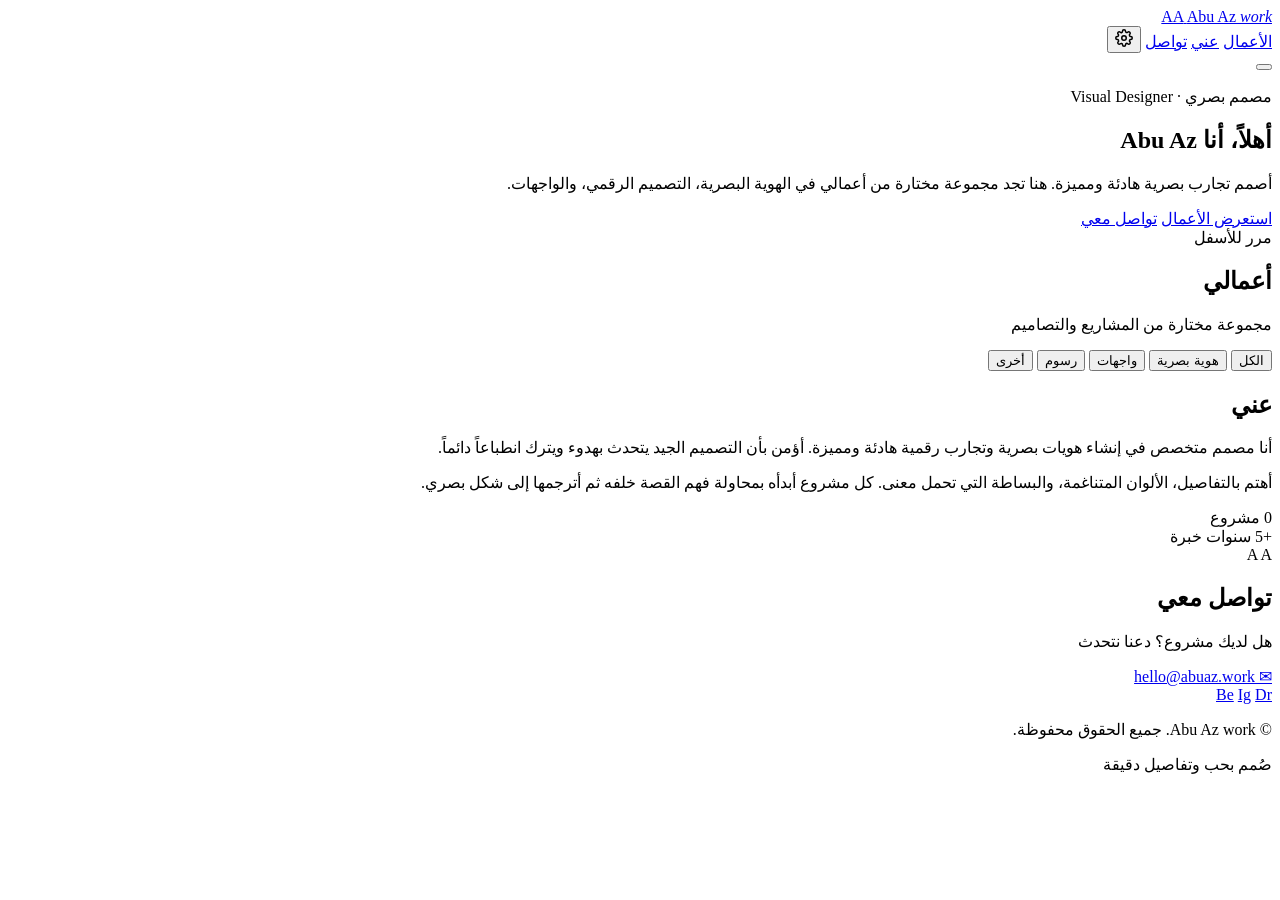
==== index.html @ 5c21451d "Create  index.html" ====
<!DOCTYPE html>
<html lang="ar" dir="rtl">
<head>
  <meta charset="UTF-8" />
  <meta name="viewport" content="width=device-width, initial-scale=1.0" />
  <title>Abu Az work | بورتفوليو تصاميم</title>
  <meta name="description" content="Abu Az work - معرض أعمال وتصاميم احترافية" />
  <link rel="preconnect" href="https://fonts.googleapis.com" />
  <link rel="preconnect" href="https://fonts.gstatic.com" crossorigin />
  <link href="https://fonts.googleapis.com/css2?family=Cairo:wght@300;400;500;600;700&family=Playfair+Display:wght@500;600&display=swap" rel="stylesheet" />
  <link rel="stylesheet" href="styles.css" />
</head>
<body>
  <!-- خلفية متحركة ناعمة -->
  <div class="bg-blobs">
    <div class="blob blob-1"></div>
    <div class="blob blob-2"></div>
    <div class="blob blob-3"></div>
  </div>

  <!-- الشريط العلوي -->
  <header class="header" id="header">
    <div class="container header-inner">
      <a href="#" class="logo" id="logo">
        <span class="logo-mark">AA</span>
        <span class="logo-text">Abu Az <em>work</em></span>
      </a>

      <nav class="nav" id="nav">
        <a href="#work" class="nav-link active">الأعمال</a>
        <a href="#about" class="nav-link">عني</a>
        <a href="#contact" class="nav-link">تواصل</a>
        <button class="btn-admin" id="adminBtn" title="لوحة التحكم">
          <svg width="18" height="18" viewBox="0 0 24 24" fill="none" stroke="currentColor" stroke-width="2">
            <path d="M12 15a3 3 0 100-6 3 3 0 000 6z"/>
            <path d="M19.4 15a1.65 1.65 0 00.33 1.82l.06.06a2 2 0 010 2.83 2 2 0 01-2.83 0l-.06-.06a1.65 1.65 0 00-1.82-.33 1.65 1.65 0 00-1 1.51V21a2 2 0 01-2 2 2 2 0 01-2-2v-.09A1.65 1.65 0 009 19.4a1.65 1.65 0 00-1.82.33l-.06.06a2 2 0 01-2.83 0 2 2 0 010-2.83l.06-.06A1.65 1.65 0 004.68 15a1.65 1.65 0 00-1.51-1H3a2 2 0 01-2-2 2 2 0 012-2h.09A1.65 1.65 0 004.6 9a1.65 1.65 0 00-.33-1.82l-.06-.06a2 2 0 010-2.83 2 2 0 012.83 0l.06.06A1.65 1.65 0 009 4.68a1.65 1.65 0 001-1.51V3a2 2 0 012-2 2 2 0 012 2v.09a1.65 1.65 0 001 1.51 1.65 1.65 0 001.82-.33l.06-.06a2 2 0 012.83 0 2 2 0 010 2.83l-.06.06A1.65 1.65 0 0019.4 9a1.65 1.65 0 001.51 1H21a2 2 0 012 2 2 2 0 01-2 2h-.09a1.65 1.65 0 00-1.51 1z"/>
          </svg>
        </button>
      </nav>

      <button class="menu-toggle" id="menuToggle" aria-label="القائمة">
        <span></span><span></span><span></span>
      </button>
    </div>
  </header>

  <!-- القسم الرئيسي -->
  <main>
    <!-- Hero -->
    <section class="hero" id="hero">
      <div class="container hero-content">
        <p class="hero-eyebrow fade-up">مصمم بصري · Visual Designer</p>
        <h1 class="hero-title fade-up">
          أهلاً، أنا <span class="accent">Abu Az</span>
        </h1>
        <p class="hero-desc fade-up">
          أصمم تجارب بصرية هادئة ومميزة. هنا تجد مجموعة مختارة من أعمالي في الهوية البصرية، التصميم الرقمي، والواجهات.
        </p>
        <div class="hero-actions fade-up">
          <a href="#work" class="btn btn-primary">استعرض الأعمال</a>
          <a href="#contact" class="btn btn-ghost">تواصل معي</a>
        </div>
      </div>
      <div class="hero-scroll">
        <span>مرر للأسفل</span>
        <div class="scroll-line"></div>
      </div>
    </section>

    <!-- الأعمال -->
    <section class="work section" id="work">
      <div class="container">
        <div class="section-header">
          <h2 class="section-title">أعمالي</h2>
          <p class="section-subtitle">مجموعة مختارة من المشاريع والتصاميم</p>
        </div>

        <div class="filters" id="filters">
          <button class="filter-btn active" data-filter="all">الكل</button>
          <button class="filter-btn" data-filter="branding">هوية بصرية</button>
          <button class="filter-btn" data-filter="ui">واجهات</button>
          <button class="filter-btn" data-filter="illustration">رسوم</button>
          <button class="filter-btn" data-filter="other">أخرى</button>
        </div>

        <div class="projects-grid" id="projectsGrid">
          <!-- يتم ملؤها بالجافاسكربت -->
        </div>

        <p class="empty-state" id="emptyState" hidden>
          لا توجد مشاريع حالياً. أضف أول تصميم من لوحة التحكم.
        </p>
      </div>
    </section>

    <!-- عني -->
    <section class="about section" id="about">
      <div class="container about-grid">
        <div class="about-text">
          <h2 class="section-title">عني</h2>
          <p>
            أنا مصمم متخصص في إنشاء هويات بصرية وتجارب رقمية هادئة ومميزة.
            أؤمن بأن التصميم الجيد يتحدث بهدوء ويترك انطباعاً دائماً.
          </p>
          <p>
            أهتم بالتفاصيل، الألوان المتناغمة، والبساطة التي تحمل معنى.
            كل مشروع أبدأه بمحاولة فهم القصة خلفه ثم أترجمها إلى شكل بصري.
          </p>
          <div class="about-stats">
            <div class="stat">
              <span class="stat-num" id="statProjects">0</span>
              <span class="stat-label">مشروع</span>
            </div>
            <div class="stat">
              <span class="stat-num">+5</span>
              <span class="stat-label">سنوات خبرة</span>
            </div>
          </div>
        </div>
        <div class="about-visual">
          <div class="about-card">
            <div class="about-card-inner">
              <span class="about-letter">A</span>
              <span class="about-letter">A</span>
            </div>
          </div>
        </div>
      </div>
    </section>

    <!-- تواصل -->
    <section class="contact section" id="contact">
      <div class="container">
        <div class="section-header">
          <h2 class="section-title">تواصل معي</h2>
          <p class="section-subtitle">هل لديك مشروع؟ دعنا نتحدث</p>
        </div>
        <div class="contact-card">
          <a href="mailto:hello@abuaz.work" class="contact-link">
            <span class="contact-icon">✉</span>
            <span>hello@abuaz.work</span>
          </a>
          <div class="socials">
            <a href="#" class="social" title="Behance" aria-label="Behance">Be</a>
            <a href="#" class="social" title="Instagram" aria-label="Instagram">Ig</a>
            <a href="#" class="social" title="Dribbble" aria-label="Dribbble">Dr</a>
          </div>
        </div>
      </div>
    </section>
  </main>

  <footer class="footer">
    <div class="container footer-inner">
      <p>© <span id="year"></span> Abu Az work. جميع الحقوق محفوظة.</p>
      <p class="footer-note">صُمم بحب وتفاصيل دقيقة</p>
    </div>
  </footer>

  <!-- Modal عرض المشروع -->
  <div class="modal" id="projectModal" hidden>
    <div class="modal-backdrop" data-close></div>
    <div class="modal-content">
      <button class="modal-close" data-close aria-label="إغلاق">×</button>
      <div class="modal-body" id="modalBody">
        <!-- محتوى ديناميكي -->
      </div>
    </div>
  </div>

  <!-- لوحة التحكم (محمية) -->
  <div class="admin-panel" id="adminPanel" hidden>
    <div class="admin-backdrop" id="adminBackdrop"></div>
    <div class="admin-drawer">
      <div class="admin-header">
        <h3>لوحة التحكم</h3>
        <button class="admin-close" id="adminClose">×</button>
      </div>

      <!-- شاشة الدخول -->
      <div class="admin-login" id="adminLogin">
        <p class="admin-hint">أدخل كلمة المرور للدخول</p>
        <input type="password" id="adminPassword" placeholder="كلمة المرور" autocomplete="off" />
        <button class="btn btn-primary" id="loginBtn">دخول</button>
        <p class="admin-error" id="loginError" hidden>كلمة المرور غير صحيحة</p>
        <p class="admin-note">الكلمة الافتراضية: <code>abuaz2026</code></p>
      </div>

      <!-- لوحة الإدارة بعد الدخول -->
      <div class="admin-dashboard" id="adminDashboard" hidden>
        <div class="admin-tabs">
          <button class="tab active" data-tab="add">إضافة تصميم</button>
          <button class="tab" data-tab="list">إدارة التصاميم</button>
        </div>

        <div class="tab-content" id="tabAdd">
          <form id="projectForm">
            <div class="form-group">
              <label>عنوان المشروع</label>
              <input type="text" id="pTitle" required placeholder="مثال: هوية بصرية لمطعم" />
            </div>
            <div class="form-group">
              <label>التصنيف</label>
              <select id="pCategory" required>
                <option value="branding">هوية بصرية</option>
                <option value="ui">واجهات</option>
                <option value="illustration">رسوم</option>
                <option value="other">أخرى</option>
              </select>
            </div>
            <div class="form-group">
              <label>وصف قصير</label>
              <textarea id="pDesc" rows="3" placeholder="وصف مختصر للمشروع..."></textarea>
            </div>
            <div class="form-group">
              <label>رابط الصورة (أو ارفع صورة)</label>
              <input type="url" id="pImage" placeholder="https://..." />
              <input type="file" id="pImageFile" accept="image/*" />
            </div>
            <div class="form-group">
              <label>سنة المشروع (اختياري)</label>
              <input type="number" id="pYear" min="2015" max="2030" placeholder="2025" />
            </div>
            <button type="submit" class="btn btn-primary btn-block">إضافة المشروع</button>
          </form>
        </div>

        <div class="tab-content" id="tabList" hidden>
          <div class="admin-list" id="adminList">
            <!-- قائمة المشاريع -->
          </div>
        </div>

        <button class="btn btn-ghost btn-block" id="logoutBtn" style="margin-top: 1.5rem;">تسجيل الخروج</button>
      </div>
    </div>
  </div>

  <script src="script.js"></script>
</body>
</html>
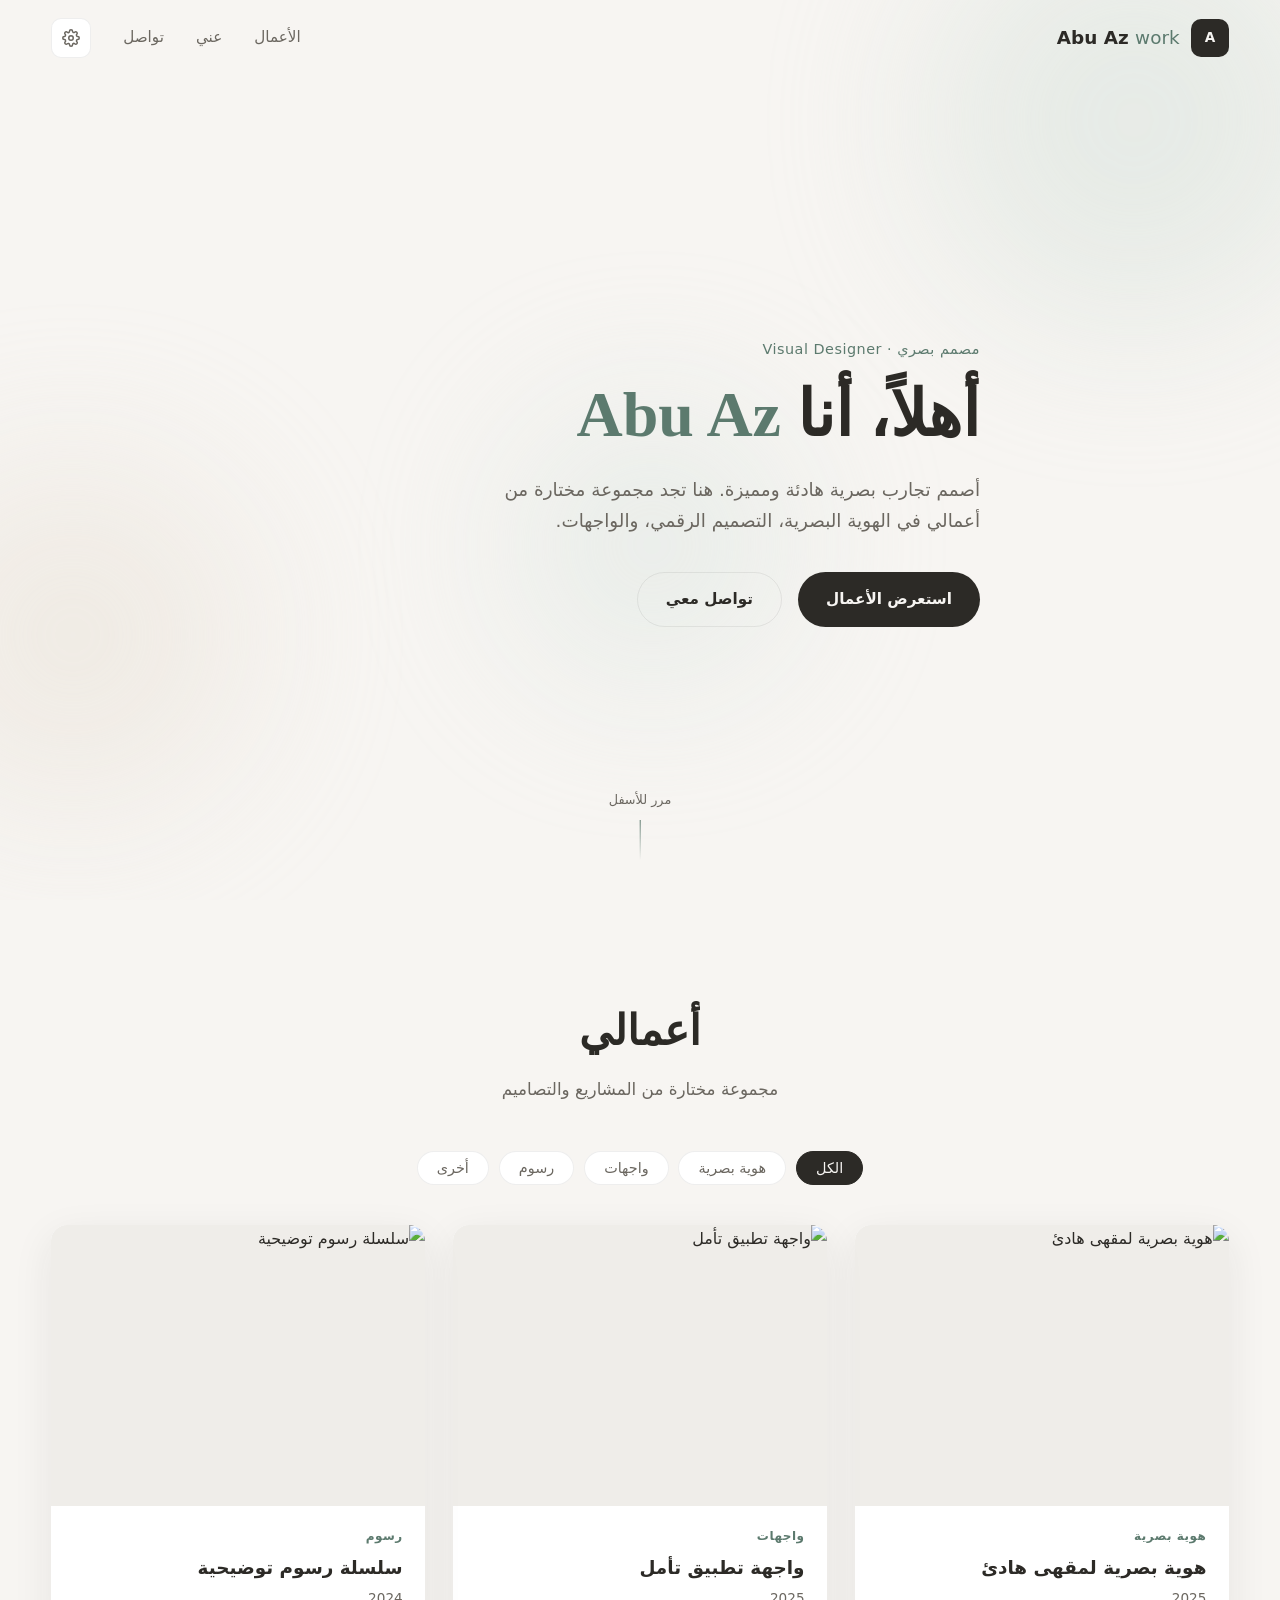
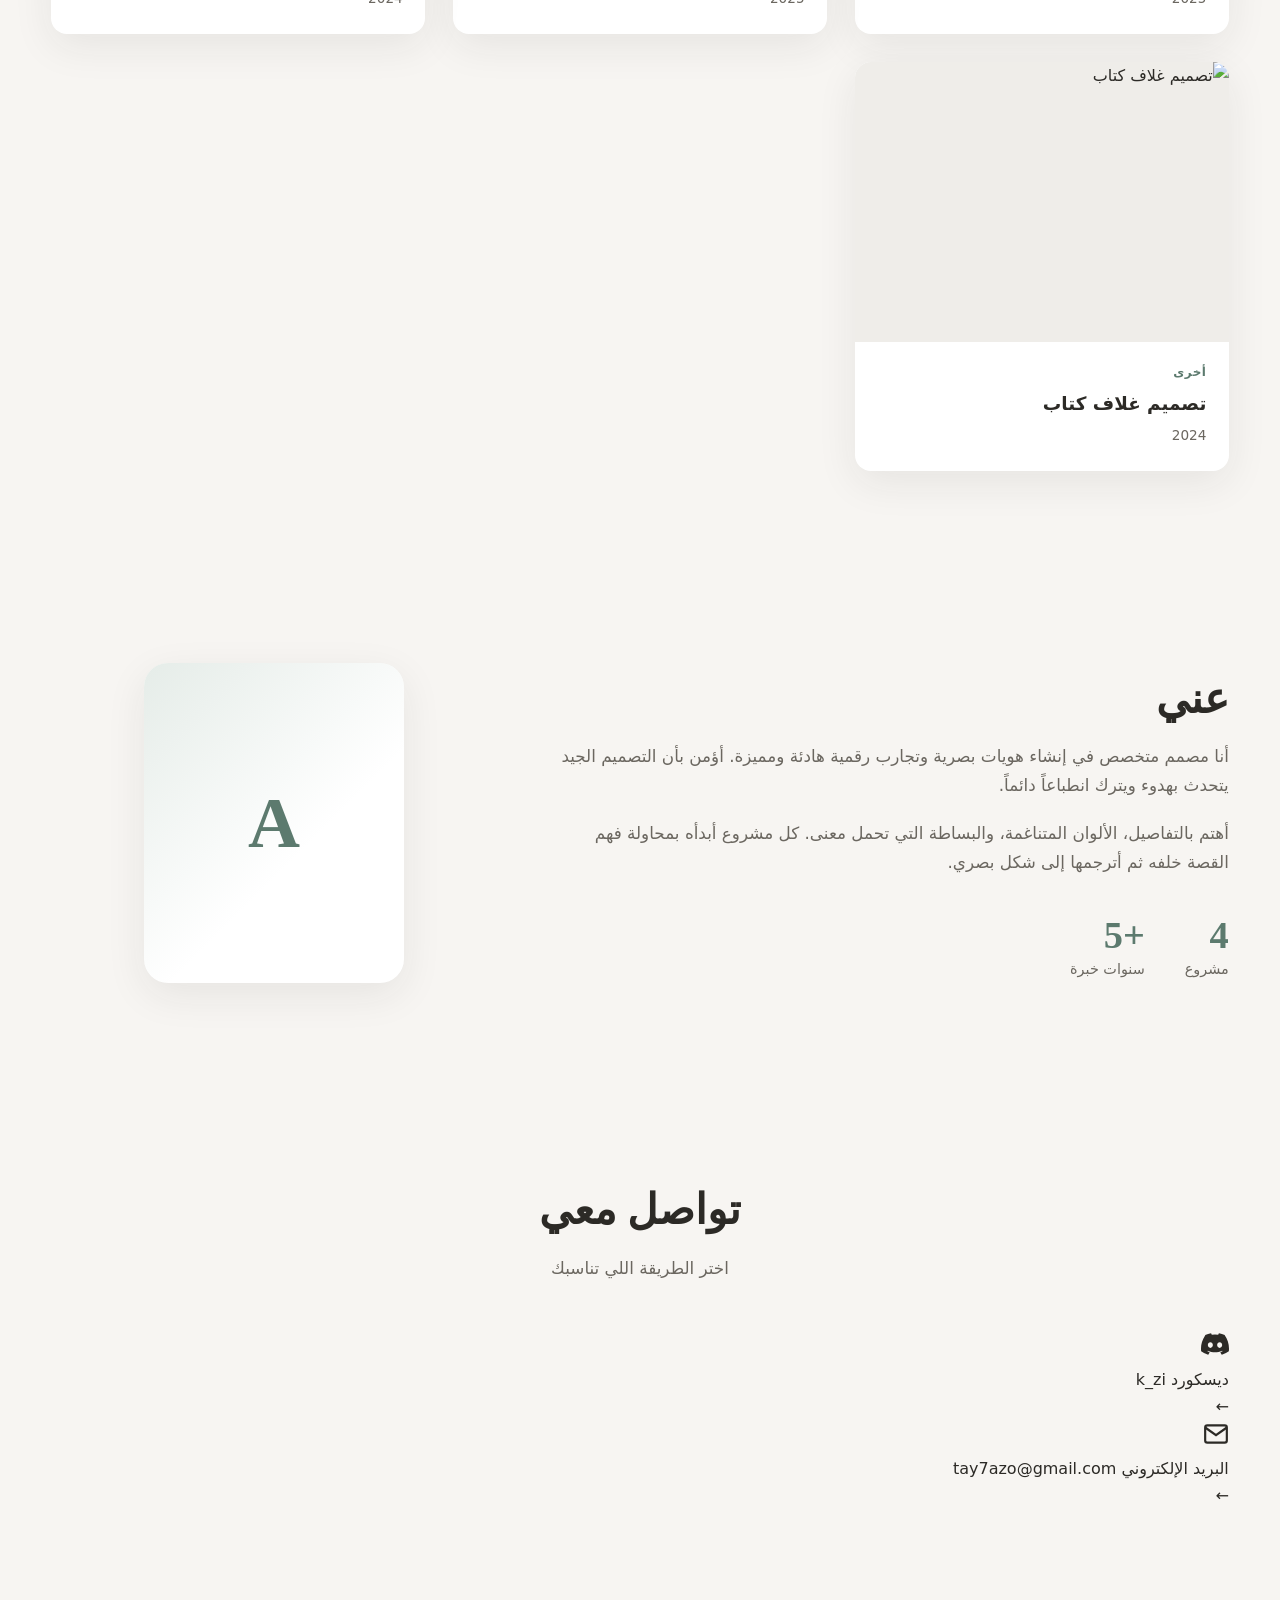
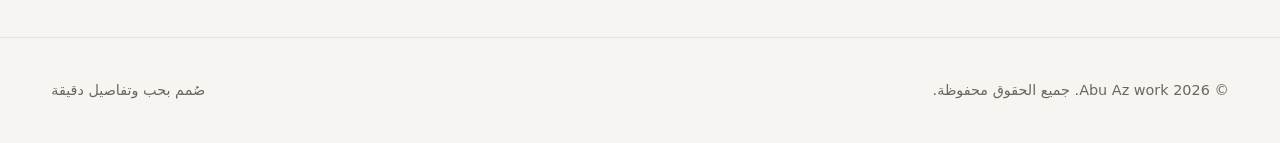
==== commit 7bb6214e: "Update index.html" ====
--- a/index.html
+++ b/index.html
@@ -22,7 +22,7 @@
   <header class="header" id="header">
     <div class="container header-inner">
       <a href="#" class="logo" id="logo">
-        <span class="logo-mark">AA</span>
+        <span class="logo-mark">A</span>
         <span class="logo-text">Abu Az <em>work</em></span>
       </a>
 
@@ -44,7 +44,6 @@
     </div>
   </header>
 
-  <!-- القسم الرئيسي -->
   <main>
     <!-- Hero -->
     <section class="hero" id="hero">
@@ -83,9 +82,7 @@
           <button class="filter-btn" data-filter="other">أخرى</button>
         </div>
 
-        <div class="projects-grid" id="projectsGrid">
-          <!-- يتم ملؤها بالجافاسكربت -->
-        </div>
+        <div class="projects-grid" id="projectsGrid"></div>
 
         <p class="empty-state" id="emptyState" hidden>
           لا توجد مشاريع حالياً. أضف أول تصميم من لوحة التحكم.
@@ -121,7 +118,6 @@
           <div class="about-card">
             <div class="about-card-inner">
               <span class="about-letter">A</span>
-              <span class="about-letter">A</span>
             </div>
           </div>
         </div>
@@ -133,18 +129,38 @@
       <div class="container">
         <div class="section-header">
           <h2 class="section-title">تواصل معي</h2>
-          <p class="section-subtitle">هل لديك مشروع؟ دعنا نتحدث</p>
-        </div>
-        <div class="contact-card">
-          <a href="mailto:hello@abuaz.work" class="contact-link">
-            <span class="contact-icon">✉</span>
-            <span>hello@abuaz.work</span>
+          <p class="section-subtitle">اختر الطريقة اللي تناسبك</p>
+        </div>
+
+        <div class="contact-methods">
+          <!-- ديسكورد -->
+          <a href="https://discord.com/users/k_zi" target="_blank" rel="noopener" class="contact-method">
+            <div class="contact-method-icon discord">
+              <svg viewBox="0 0 24 24" width="28" height="28" fill="currentColor">
+                <path d="M20.317 4.37a19.791 19.791 0 00-4.885-1.515.074.074 0 00-.079.037c-.21.375-.444.864-.608 1.25a18.27 18.27 0 00-5.487 0 12.64 12.64 0 00-.617-1.25.077.077 0 00-.079-.037A19.736 19.736 0 003.677 4.37a.07.07 0 00-.032.027C.533 9.046-.32 13.58.099 18.057a.082.082 0 00.031.057 19.9 19.9 0 005.993 3.03.078.078 0 00.084-.028c.462-.63.874-1.295 1.226-1.994a.076.076 0 00-.041-.106 13.107 13.107 0 01-1.872-.892.077.077 0 01-.008-.128 10.2 10.2 0 00.372-.292.074.074 0 01.077-.01c3.928 1.793 8.18 1.793 12.062 0a.074.074 0 01.078.01c.12.098.246.198.373.292a.077.077 0 01-.006.127 12.299 12.299 0 01-1.873.892.077.077 0 00-.041.107c.36.698.772 1.362 1.225 1.993a.076.076 0 00.084.028 19.839 19.839 0 006.002-3.03.077.077 0 00.032-.054c.5-5.177-.838-9.674-3.549-13.66a.061.061 0 00-.031-.03zM8.02 15.33c-1.183 0-2.157-1.085-2.157-2.419 0-1.333.956-2.419 2.157-2.419 1.21 0 2.176 1.096 2.157 2.42 0 1.333-.956 2.418-2.157 2.418zm7.975 0c-1.183 0-2.157-1.085-2.157-2.419 0-1.333.955-2.419 2.157-2.419 1.21 0 2.176 1.096 2.157 2.42 0 1.333-.946 2.418-2.157 2.418z"/>
+              </svg>
+            </div>
+            <div class="contact-method-info">
+              <span class="contact-method-label">ديسكورد</span>
+              <span class="contact-method-value">k_zi</span>
+            </div>
+            <span class="contact-method-arrow">←</span>
           </a>
-          <div class="socials">
-            <a href="#" class="social" title="Behance" aria-label="Behance">Be</a>
-            <a href="#" class="social" title="Instagram" aria-label="Instagram">Ig</a>
-            <a href="#" class="social" title="Dribbble" aria-label="Dribbble">Dr</a>
-          </div>
+
+          <!-- إيميل -->
+          <a href="mailto:tay7azo@gmail.com" class="contact-method">
+            <div class="contact-method-icon email">
+              <svg viewBox="0 0 24 24" width="26" height="26" fill="none" stroke="currentColor" stroke-width="2">
+                <path d="M4 4h16c1.1 0 2 .9 2 2v12c0 1.1-.9 2-2 2H4c-1.1 0-2-.9-2-2V6c0-1.1.9-2 2-2z"/>
+                <polyline points="22,6 12,13 2,6"/>
+              </svg>
+            </div>
+            <div class="contact-method-info">
+              <span class="contact-method-label">البريد الإلكتروني</span>
+              <span class="contact-method-value">tay7azo@gmail.com</span>
+            </div>
+            <span class="contact-method-arrow">←</span>
+          </a>
         </div>
       </div>
     </section>
@@ -162,13 +178,11 @@
     <div class="modal-backdrop" data-close></div>
     <div class="modal-content">
       <button class="modal-close" data-close aria-label="إغلاق">×</button>
-      <div class="modal-body" id="modalBody">
-        <!-- محتوى ديناميكي -->
-      </div>
+      <div class="modal-body" id="modalBody"></div>
     </div>
   </div>
 
-  <!-- لوحة التحكم (محمية) -->
+  <!-- لوحة التحكم -->
   <div class="admin-panel" id="adminPanel" hidden>
     <div class="admin-backdrop" id="adminBackdrop"></div>
     <div class="admin-drawer">
@@ -183,10 +197,9 @@
         <input type="password" id="adminPassword" placeholder="كلمة المرور" autocomplete="off" />
         <button class="btn btn-primary" id="loginBtn">دخول</button>
         <p class="admin-error" id="loginError" hidden>كلمة المرور غير صحيحة</p>
-        <p class="admin-note">الكلمة الافتراضية: <code>abuaz2026</code></p>
-      </div>
-
-      <!-- لوحة الإدارة بعد الدخول -->
+      </div>
+
+      <!-- لوحة الإدارة (تظهر فقط بعد الدخول) -->
       <div class="admin-dashboard" id="adminDashboard" hidden>
         <div class="admin-tabs">
           <button class="tab active" data-tab="add">إضافة تصميم</button>
@@ -196,12 +209,12 @@
         <div class="tab-content" id="tabAdd">
           <form id="projectForm">
             <div class="form-group">
-              <label>عنوان المشروع</label>
+              <label>عنوان المشروع *</label>
               <input type="text" id="pTitle" required placeholder="مثال: هوية بصرية لمطعم" />
             </div>
             <div class="form-group">
               <label>التصنيف</label>
-              <select id="pCategory" required>
+              <select id="pCategory">
                 <option value="branding">هوية بصرية</option>
                 <option value="ui">واجهات</option>
                 <option value="illustration">رسوم</option>
@@ -213,22 +226,23 @@
               <textarea id="pDesc" rows="3" placeholder="وصف مختصر للمشروع..."></textarea>
             </div>
             <div class="form-group">
-              <label>رابط الصورة (أو ارفع صورة)</label>
-              <input type="url" id="pImage" placeholder="https://..." />
+              <label>رابط الصورة</label>
+              <input type="url" id="pImage" placeholder="https://example.com/image.jpg" />
+            </div>
+            <div class="form-group">
+              <label>أو ارفع صورة من جهازك</label>
               <input type="file" id="pImageFile" accept="image/*" />
             </div>
             <div class="form-group">
               <label>سنة المشروع (اختياري)</label>
               <input type="number" id="pYear" min="2015" max="2030" placeholder="2025" />
             </div>
-            <button type="submit" class="btn btn-primary btn-block">إضافة المشروع</button>
+            <button type="submit" class="btn btn-primary btn-block" id="addProjectBtn">إضافة المشروع</button>
           </form>
         </div>
 
         <div class="tab-content" id="tabList" hidden>
-          <div class="admin-list" id="adminList">
-            <!-- قائمة المشاريع -->
-          </div>
+          <div class="admin-list" id="adminList"></div>
         </div>
 
         <button class="btn btn-ghost btn-block" id="logoutBtn" style="margin-top: 1.5rem;">تسجيل الخروج</button>
--- a/styles.css
+++ b/styles.css
@@ -0,0 +1,1008 @@
+/* ===========================
+   Abu Az work — Portfolio
+   ألوان هادئة + حركات ناعمة
+   =========================== */
+
+:root {
+  /* لوحة ألوان هادئة */
+  --bg: #f7f5f2;
+  --bg-soft: #efede9;
+  --surface: #ffffff;
+  --text: #2c2a26;
+  --text-muted: #6b6760;
+  --accent: #5c7a6e;          /* أخضر زيتوني هادئ */
+  --accent-soft: #8fa89a;
+  --accent-light: #d4e0d9;
+  --border: rgba(44, 42, 38, 0.08);
+  --shadow: 0 12px 40px rgba(44, 42, 38, 0.08);
+  --shadow-hover: 0 20px 50px rgba(44, 42, 38, 0.12);
+  --radius: 16px;
+  --radius-sm: 10px;
+  --font: 'Cairo', system-ui, sans-serif;
+  --font-display: 'Playfair Display', Georgia, serif;
+  --transition: 0.35s cubic-bezier(0.22, 1, 0.36, 1);
+}
+
+*, *::before, *::after {
+  box-sizing: border-box;
+  margin: 0;
+  padding: 0;
+}
+
+html {
+  scroll-behavior: smooth;
+}
+
+body {
+  font-family: var(--font);
+  background: var(--bg);
+  color: var(--text);
+  line-height: 1.7;
+  overflow-x: hidden;
+  min-height: 100vh;
+}
+
+img {
+  max-width: 100%;
+  display: block;
+}
+
+a {
+  color: inherit;
+  text-decoration: none;
+}
+
+button, input, select, textarea {
+  font-family: inherit;
+}
+
+.container {
+  width: min(1200px, 92%);
+  margin-inline: auto;
+}
+
+/* ========== خلفية متحركة ========== */
+.bg-blobs {
+  position: fixed;
+  inset: 0;
+  z-index: -1;
+  overflow: hidden;
+  pointer-events: none;
+}
+
+.blob {
+  position: absolute;
+  border-radius: 50%;
+  filter: blur(80px);
+  opacity: 0.45;
+  animation: float 18s ease-in-out infinite;
+}
+
+.blob-1 {
+  width: 420px;
+  height: 420px;
+  background: var(--accent-light);
+  top: -10%;
+  right: -5%;
+  animation-delay: 0s;
+}
+
+.blob-2 {
+  width: 350px;
+  height: 350px;
+  background: #e8e0d5;
+  bottom: 10%;
+  left: -8%;
+  animation-delay: -6s;
+}
+
+.blob-3 {
+  width: 280px;
+  height: 280px;
+  background: #d8e4df;
+  top: 45%;
+  left: 40%;
+  animation-delay: -12s;
+}
+
+@keyframes float {
+  0%, 100% { transform: translate(0, 0) scale(1); }
+  33% { transform: translate(30px, -40px) scale(1.05); }
+  66% { transform: translate(-20px, 20px) scale(0.95); }
+}
+
+/* ========== Header ========== */
+.header {
+  position: fixed;
+  top: 0;
+  left: 0;
+  right: 0;
+  z-index: 100;
+  padding: 1.1rem 0;
+  transition: background var(--transition), box-shadow var(--transition), padding var(--transition);
+}
+
+.header.scrolled {
+  background: rgba(247, 245, 242, 0.85);
+  backdrop-filter: blur(16px);
+  box-shadow: 0 1px 0 var(--border);
+  padding: 0.75rem 0;
+}
+
+.header-inner {
+  display: flex;
+  align-items: center;
+  justify-content: space-between;
+}
+
+.logo {
+  display: flex;
+  align-items: center;
+  gap: 0.7rem;
+  font-weight: 600;
+  font-size: 1.15rem;
+}
+
+.logo-mark {
+  width: 38px;
+  height: 38px;
+  background: var(--text);
+  color: var(--bg);
+  border-radius: 10px;
+  display: grid;
+  place-items: center;
+  font-size: 0.85rem;
+  font-weight: 700;
+  letter-spacing: -0.5px;
+}
+
+.logo-text em {
+  font-style: normal;
+  color: var(--accent);
+  font-weight: 500;
+}
+
+.nav {
+  display: flex;
+  align-items: center;
+  gap: 2rem;
+}
+
+.nav-link {
+  font-size: 0.95rem;
+  font-weight: 500;
+  color: var(--text-muted);
+  position: relative;
+  transition: color var(--transition);
+}
+
+.nav-link:hover,
+.nav-link.active {
+  color: var(--text);
+}
+
+.nav-link::after {
+  content: '';
+  position: absolute;
+  bottom: -4px;
+  right: 0;
+  width: 0;
+  height: 2px;
+  background: var(--accent);
+  transition: width var(--transition);
+}
+
+.nav-link:hover::after,
+.nav-link.active::after {
+  width: 100%;
+}
+
+.btn-admin {
+  width: 40px;
+  height: 40px;
+  border-radius: 10px;
+  border: 1px solid var(--border);
+  background: var(--surface);
+  color: var(--text-muted);
+  display: grid;
+  place-items: center;
+  cursor: pointer;
+  transition: all var(--transition);
+}
+
+.btn-admin:hover {
+  color: var(--accent);
+  border-color: var(--accent-soft);
+  background: var(--accent-light);
+}
+
+.menu-toggle {
+  display: none;
+  flex-direction: column;
+  gap: 5px;
+  background: none;
+  border: none;
+  cursor: pointer;
+  padding: 6px;
+}
+
+.menu-toggle span {
+  width: 22px;
+  height: 2px;
+  background: var(--text);
+  transition: var(--transition);
+}
+
+/* ========== Hero ========== */
+.hero {
+  min-height: 100vh;
+  display: flex;
+  flex-direction: column;
+  justify-content: center;
+  padding: 8rem 0 4rem;
+  position: relative;
+}
+
+.hero-content {
+  max-width: 680px;
+}
+
+.hero-eyebrow {
+  font-size: 0.9rem;
+  font-weight: 500;
+  color: var(--accent);
+  letter-spacing: 0.5px;
+  margin-bottom: 1rem;
+}
+
+.hero-title {
+  font-family: var(--font-display);
+  font-size: clamp(2.6rem, 6vw, 4rem);
+  font-weight: 600;
+  line-height: 1.2;
+  margin-bottom: 1.25rem;
+}
+
+.hero-title .accent {
+  color: var(--accent);
+}
+
+.hero-desc {
+  font-size: 1.15rem;
+  color: var(--text-muted);
+  margin-bottom: 2.25rem;
+  max-width: 520px;
+}
+
+.hero-actions {
+  display: flex;
+  flex-wrap: wrap;
+  gap: 1rem;
+}
+
+.btn {
+  display: inline-flex;
+  align-items: center;
+  justify-content: center;
+  padding: 0.85rem 1.75rem;
+  border-radius: 50px;
+  font-weight: 600;
+  font-size: 0.95rem;
+  border: none;
+  cursor: pointer;
+  transition: all var(--transition);
+}
+
+.btn-primary {
+  background: var(--text);
+  color: var(--bg);
+}
+
+.btn-primary:hover {
+  background: var(--accent);
+  transform: translateY(-2px);
+  box-shadow: var(--shadow);
+}
+
+.btn-ghost {
+  background: transparent;
+  color: var(--text);
+  border: 1.5px solid var(--border);
+}
+
+.btn-ghost:hover {
+  border-color: var(--accent);
+  color: var(--accent);
+}
+
+.btn-block {
+  width: 100%;
+}
+
+.hero-scroll {
+  position: absolute;
+  bottom: 2.5rem;
+  left: 50%;
+  transform: translateX(-50%);
+  display: flex;
+  flex-direction: column;
+  align-items: center;
+  gap: 0.6rem;
+  font-size: 0.8rem;
+  color: var(--text-muted);
+}
+
+.scroll-line {
+  width: 1px;
+  height: 40px;
+  background: linear-gradient(to bottom, var(--accent), transparent);
+  animation: scrollPulse 2s ease-in-out infinite;
+}
+
+@keyframes scrollPulse {
+  0%, 100% { opacity: 0.4; transform: scaleY(0.7); }
+  50% { opacity: 1; transform: scaleY(1); }
+}
+
+/* ========== Sections ========== */
+.section {
+  padding: 6rem 0;
+}
+
+.section-header {
+  text-align: center;
+  margin-bottom: 3rem;
+}
+
+.section-title {
+  font-family: var(--font-display);
+  font-size: clamp(1.9rem, 4vw, 2.6rem);
+  font-weight: 600;
+  margin-bottom: 0.5rem;
+}
+
+.section-subtitle {
+  color: var(--text-muted);
+  font-size: 1.05rem;
+}
+
+/* ========== Filters ========== */
+.filters {
+  display: flex;
+  flex-wrap: wrap;
+  justify-content: center;
+  gap: 0.6rem;
+  margin-bottom: 2.5rem;
+}
+
+.filter-btn {
+  padding: 0.5rem 1.2rem;
+  border-radius: 50px;
+  border: 1px solid var(--border);
+  background: var(--surface);
+  color: var(--text-muted);
+  font-size: 0.9rem;
+  font-weight: 500;
+  cursor: pointer;
+  transition: all var(--transition);
+}
+
+.filter-btn:hover,
+.filter-btn.active {
+  background: var(--text);
+  color: var(--bg);
+  border-color: var(--text);
+}
+
+/* ========== Projects Grid ========== */
+.projects-grid {
+  display: grid;
+  grid-template-columns: repeat(auto-fill, minmax(300px, 1fr));
+  gap: 1.75rem;
+}
+
+.project-card {
+  background: var(--surface);
+  border-radius: var(--radius);
+  overflow: hidden;
+  box-shadow: var(--shadow);
+  cursor: pointer;
+  transition: transform var(--transition), box-shadow var(--transition);
+  opacity: 0;
+  transform: translateY(24px);
+  animation: cardIn 0.6s var(--transition) forwards;
+}
+
+.project-card:hover {
+  transform: translateY(-8px);
+  box-shadow: var(--shadow-hover);
+}
+
+.project-card .thumb {
+  aspect-ratio: 4/3;
+  overflow: hidden;
+  background: var(--bg-soft);
+  position: relative;
+}
+
+.project-card .thumb img {
+  width: 100%;
+  height: 100%;
+  object-fit: cover;
+  transition: transform 0.7s var(--transition);
+}
+
+.project-card:hover .thumb img {
+  transform: scale(1.06);
+}
+
+.project-card .thumb .overlay {
+  position: absolute;
+  inset: 0;
+  background: linear-gradient(to top, rgba(44,42,38,0.5), transparent 50%);
+  opacity: 0;
+  transition: opacity var(--transition);
+}
+
+.project-card:hover .thumb .overlay {
+  opacity: 1;
+}
+
+.project-info {
+  padding: 1.25rem 1.4rem 1.5rem;
+}
+
+.project-cat {
+  font-size: 0.75rem;
+  font-weight: 600;
+  color: var(--accent);
+  text-transform: uppercase;
+  letter-spacing: 0.5px;
+  margin-bottom: 0.35rem;
+}
+
+.project-title {
+  font-size: 1.15rem;
+  font-weight: 600;
+  margin-bottom: 0.25rem;
+}
+
+.project-year {
+  font-size: 0.85rem;
+  color: var(--text-muted);
+}
+
+@keyframes cardIn {
+  to {
+    opacity: 1;
+    transform: translateY(0);
+  }
+}
+
+.empty-state {
+  text-align: center;
+  color: var(--text-muted);
+  padding: 4rem 1rem;
+  font-size: 1.1rem;
+}
+
+/* ========== About ========== */
+.about-grid {
+  display: grid;
+  grid-template-columns: 1.2fr 0.8fr;
+  gap: 4rem;
+  align-items: center;
+}
+
+.about-text p {
+  color: var(--text-muted);
+  margin-bottom: 1.25rem;
+  font-size: 1.05rem;
+}
+
+.about-stats {
+  display: flex;
+  gap: 2.5rem;
+  margin-top: 2.5rem;
+}
+
+.stat-num {
+  display: block;
+  font-family: var(--font-display);
+  font-size: 2.4rem;
+  font-weight: 600;
+  color: var(--accent);
+  line-height: 1;
+}
+
+.stat-label {
+  font-size: 0.9rem;
+  color: var(--text-muted);
+}
+
+.about-visual {
+  display: flex;
+  justify-content: center;
+}
+
+.about-card {
+  width: 260px;
+  height: 320px;
+  background: var(--surface);
+  border-radius: 24px;
+  box-shadow: var(--shadow);
+  display: grid;
+  place-items: center;
+  position: relative;
+  overflow: hidden;
+}
+
+.about-card::before {
+  content: '';
+  position: absolute;
+  inset: 0;
+  background: linear-gradient(135deg, var(--accent-light), transparent 60%);
+  opacity: 0.6;
+}
+
+.about-card-inner {
+  display: flex;
+  gap: 0.3rem;
+  font-family: var(--font-display);
+  font-size: 4.5rem;
+  font-weight: 600;
+  color: var(--text);
+  z-index: 1;
+}
+
+.about-letter:last-child {
+  color: var(--accent);
+}
+
+/* ========== Contact ========== */
+.contact-card {
+  max-width: 480px;
+  margin: 0 auto;
+  background: var(--surface);
+  border-radius: var(--radius);
+  padding: 2.5rem;
+  text-align: center;
+  box-shadow: var(--shadow);
+}
+
+.contact-link {
+  display: inline-flex;
+  align-items: center;
+  gap: 0.75rem;
+  font-size: 1.25rem;
+  font-weight: 600;
+  margin-bottom: 1.75rem;
+  transition: color var(--transition);
+}
+
+.contact-link:hover {
+  color: var(--accent);
+}
+
+.contact-icon {
+  font-size: 1.4rem;
+}
+
+.socials {
+  display: flex;
+  justify-content: center;
+  gap: 0.75rem;
+}
+
+.social {
+  width: 44px;
+  height: 44px;
+  border-radius: 12px;
+  background: var(--bg-soft);
+  display: grid;
+  place-items: center;
+  font-weight: 600;
+  font-size: 0.9rem;
+  color: var(--text-muted);
+  transition: all var(--transition);
+}
+
+.social:hover {
+  background: var(--accent);
+  color: white;
+  transform: translateY(-3px);
+}
+
+/* ========== Footer ========== */
+.footer {
+  padding: 2.5rem 0;
+  border-top: 1px solid var(--border);
+  margin-top: 2rem;
+}
+
+.footer-inner {
+  display: flex;
+  flex-wrap: wrap;
+  justify-content: space-between;
+  align-items: center;
+  gap: 1rem;
+  font-size: 0.9rem;
+  color: var(--text-muted);
+}
+
+/* ========== Modal ========== */
+.modal {
+  position: fixed;
+  inset: 0;
+  z-index: 200;
+  display: flex;
+  align-items: center;
+  justify-content: center;
+  padding: 1.5rem;
+}
+
+.modal[hidden] {
+  display: none;
+}
+
+.modal-backdrop {
+  position: absolute;
+  inset: 0;
+  background: rgba(44, 42, 38, 0.5);
+  backdrop-filter: blur(6px);
+  animation: fadeIn 0.3s ease;
+}
+
+.modal-content {
+  position: relative;
+  background: var(--surface);
+  border-radius: 20px;
+  max-width: 820px;
+  width: 100%;
+  max-height: 90vh;
+  overflow-y: auto;
+  box-shadow: 0 30px 80px rgba(0,0,0,0.2);
+  animation: modalIn 0.4s var(--transition);
+}
+
+.modal-close {
+  position: absolute;
+  top: 1rem;
+  left: 1rem;
+  width: 40px;
+  height: 40px;
+  border-radius: 50%;
+  border: none;
+  background: var(--bg-soft);
+  font-size: 1.5rem;
+  cursor: pointer;
+  z-index: 2;
+  transition: background var(--transition);
+}
+
+.modal-close:hover {
+  background: var(--accent-light);
+}
+
+.modal-body img {
+  width: 100%;
+  max-height: 420px;
+  object-fit: cover;
+  border-radius: 20px 20px 0 0;
+}
+
+.modal-info {
+  padding: 1.75rem 2rem 2.25rem;
+}
+
+.modal-info .project-cat {
+  margin-bottom: 0.5rem;
+}
+
+.modal-info h2 {
+  font-family: var(--font-display);
+  font-size: 1.8rem;
+  margin-bottom: 0.75rem;
+}
+
+.modal-info p {
+  color: var(--text-muted);
+  font-size: 1.05rem;
+}
+
+@keyframes fadeIn {
+  from { opacity: 0; }
+  to { opacity: 1; }
+}
+
+@keyframes modalIn {
+  from {
+    opacity: 0;
+    transform: translateY(30px) scale(0.97);
+  }
+  to {
+    opacity: 1;
+    transform: translateY(0) scale(1);
+  }
+}
+
+/* ========== Admin Panel ========== */
+.admin-panel {
+  position: fixed;
+  inset: 0;
+  z-index: 300;
+}
+
+.admin-panel[hidden] {
+  display: none;
+}
+
+.admin-backdrop {
+  position: absolute;
+  inset: 0;
+  background: rgba(44, 42, 38, 0.4);
+  backdrop-filter: blur(4px);
+}
+
+.admin-drawer {
+  position: absolute;
+  top: 0;
+  left: 0;
+  width: min(400px, 100%);
+  height: 100%;
+  background: var(--surface);
+  box-shadow: 10px 0 40px rgba(0,0,0,0.1);
+  padding: 1.5rem;
+  overflow-y: auto;
+  animation: drawerIn 0.35s var(--transition);
+}
+
+@keyframes drawerIn {
+  from { transform: translateX(-100%); }
+  to { transform: translateX(0); }
+}
+
+.admin-header {
+  display: flex;
+  justify-content: space-between;
+  align-items: center;
+  margin-bottom: 1.75rem;
+}
+
+.admin-header h3 {
+  font-size: 1.25rem;
+}
+
+.admin-close {
+  width: 36px;
+  height: 36px;
+  border: none;
+  background: var(--bg-soft);
+  border-radius: 8px;
+  font-size: 1.4rem;
+  cursor: pointer;
+}
+
+.admin-login {
+  display: flex;
+  flex-direction: column;
+  gap: 1rem;
+}
+
+.admin-hint {
+  color: var(--text-muted);
+  font-size: 0.95rem;
+}
+
+.admin-login input {
+  padding: 0.85rem 1rem;
+  border: 1px solid var(--border);
+  border-radius: var(--radius-sm);
+  font-size: 1rem;
+}
+
+.admin-error {
+  color: #c45c5c;
+  font-size: 0.9rem;
+}
+
+.admin-note {
+  font-size: 0.8rem;
+  color: var(--text-muted);
+  margin-top: 0.5rem;
+}
+
+.admin-note code {
+  background: var(--bg-soft);
+  padding: 0.15rem 0.4rem;
+  border-radius: 4px;
+}
+
+.admin-tabs {
+  display: flex;
+  gap: 0.5rem;
+  margin-bottom: 1.5rem;
+}
+
+.tab {
+  flex: 1;
+  padding: 0.6rem;
+  border: 1px solid var(--border);
+  background: var(--bg-soft);
+  border-radius: 8px;
+  font-weight: 500;
+  cursor: pointer;
+  transition: all var(--transition);
+}
+
+.tab.active {
+  background: var(--text);
+  color: var(--bg);
+  border-color: var(--text);
+}
+
+.form-group {
+  margin-bottom: 1.15rem;
+}
+
+.form-group label {
+  display: block;
+  font-size: 0.9rem;
+  font-weight: 500;
+  margin-bottom: 0.4rem;
+}
+
+.form-group input,
+.form-group select,
+.form-group textarea {
+  width: 100%;
+  padding: 0.75rem 1rem;
+  border: 1px solid var(--border);
+  border-radius: var(--radius-sm);
+  font-size: 0.95rem;
+  background: var(--bg);
+  transition: border-color var(--transition);
+}
+
+.form-group input:focus,
+.form-group select:focus,
+.form-group textarea:focus {
+  outline: none;
+  border-color: var(--accent);
+}
+
+.form-group input[type="file"] {
+  margin-top: 0.5rem;
+  font-size: 0.85rem;
+}
+
+.admin-list {
+  display: flex;
+  flex-direction: column;
+  gap: 0.75rem;
+}
+
+.admin-item {
+  display: flex;
+  align-items: center;
+  gap: 0.75rem;
+  padding: 0.75rem;
+  background: var(--bg-soft);
+  border-radius: var(--radius-sm);
+}
+
+.admin-item img {
+  width: 56px;
+  height: 42px;
+  object-fit: cover;
+  border-radius: 6px;
+}
+
+.admin-item-info {
+  flex: 1;
+  min-width: 0;
+}
+
+.admin-item-info strong {
+  display: block;
+  font-size: 0.9rem;
+  white-space: nowrap;
+  overflow: hidden;
+  text-overflow: ellipsis;
+}
+
+.admin-item-info span {
+  font-size: 0.75rem;
+  color: var(--text-muted);
+}
+
+.admin-item-delete {
+  width: 32px;
+  height: 32px;
+  border: none;
+  background: #f5e0e0;
+  color: #c45c5c;
+  border-radius: 6px;
+  cursor: pointer;
+  font-size: 1rem;
+  transition: background var(--transition);
+}
+
+.admin-item-delete:hover {
+  background: #ecc8c8;
+}
+
+/* ========== Animations on scroll ========== */
+.fade-up {
+  opacity: 0;
+  transform: translateY(28px);
+  transition: opacity 0.7s var(--transition), transform 0.7s var(--transition);
+}
+
+.fade-up.visible {
+  opacity: 1;
+  transform: translateY(0);
+}
+
+/* ========== Responsive ========== */
+@media (max-width: 900px) {
+  .about-grid {
+    grid-template-columns: 1fr;
+    gap: 3rem;
+  }
+
+  .about-visual {
+    order: -1;
+  }
+}
+
+@media (max-width: 768px) {
+  .nav {
+    position: fixed;
+    top: 0;
+    right: 0;
+    width: min(280px, 80%);
+    height: 100vh;
+    background: var(--surface);
+    flex-direction: column;
+    align-items: flex-start;
+    padding: 5rem 2rem 2rem;
+    gap: 1.5rem;
+    box-shadow: -10px 0 40px rgba(0,0,0,0.1);
+    transform: translateX(100%);
+    transition: transform var(--transition);
+    z-index: 99;
+  }
+
+  .nav.open {
+    transform: translateX(0);
+  }
+
+  .menu-toggle {
+    display: flex;
+    z-index: 101;
+  }
+
+  .hero {
+    padding-top: 7rem;
+  }
+
+  .projects-grid {
+    grid-template-columns: 1fr;
+  }
+
+  .footer-inner {
+    flex-direction: column;
+    text-align: center;
+  }
+}
+
+@media (max-width: 480px) {
+  .hero-actions {
+    flex-direction: column;
+  }
+
+  .btn {
+    width: 100%;
+  }
+}
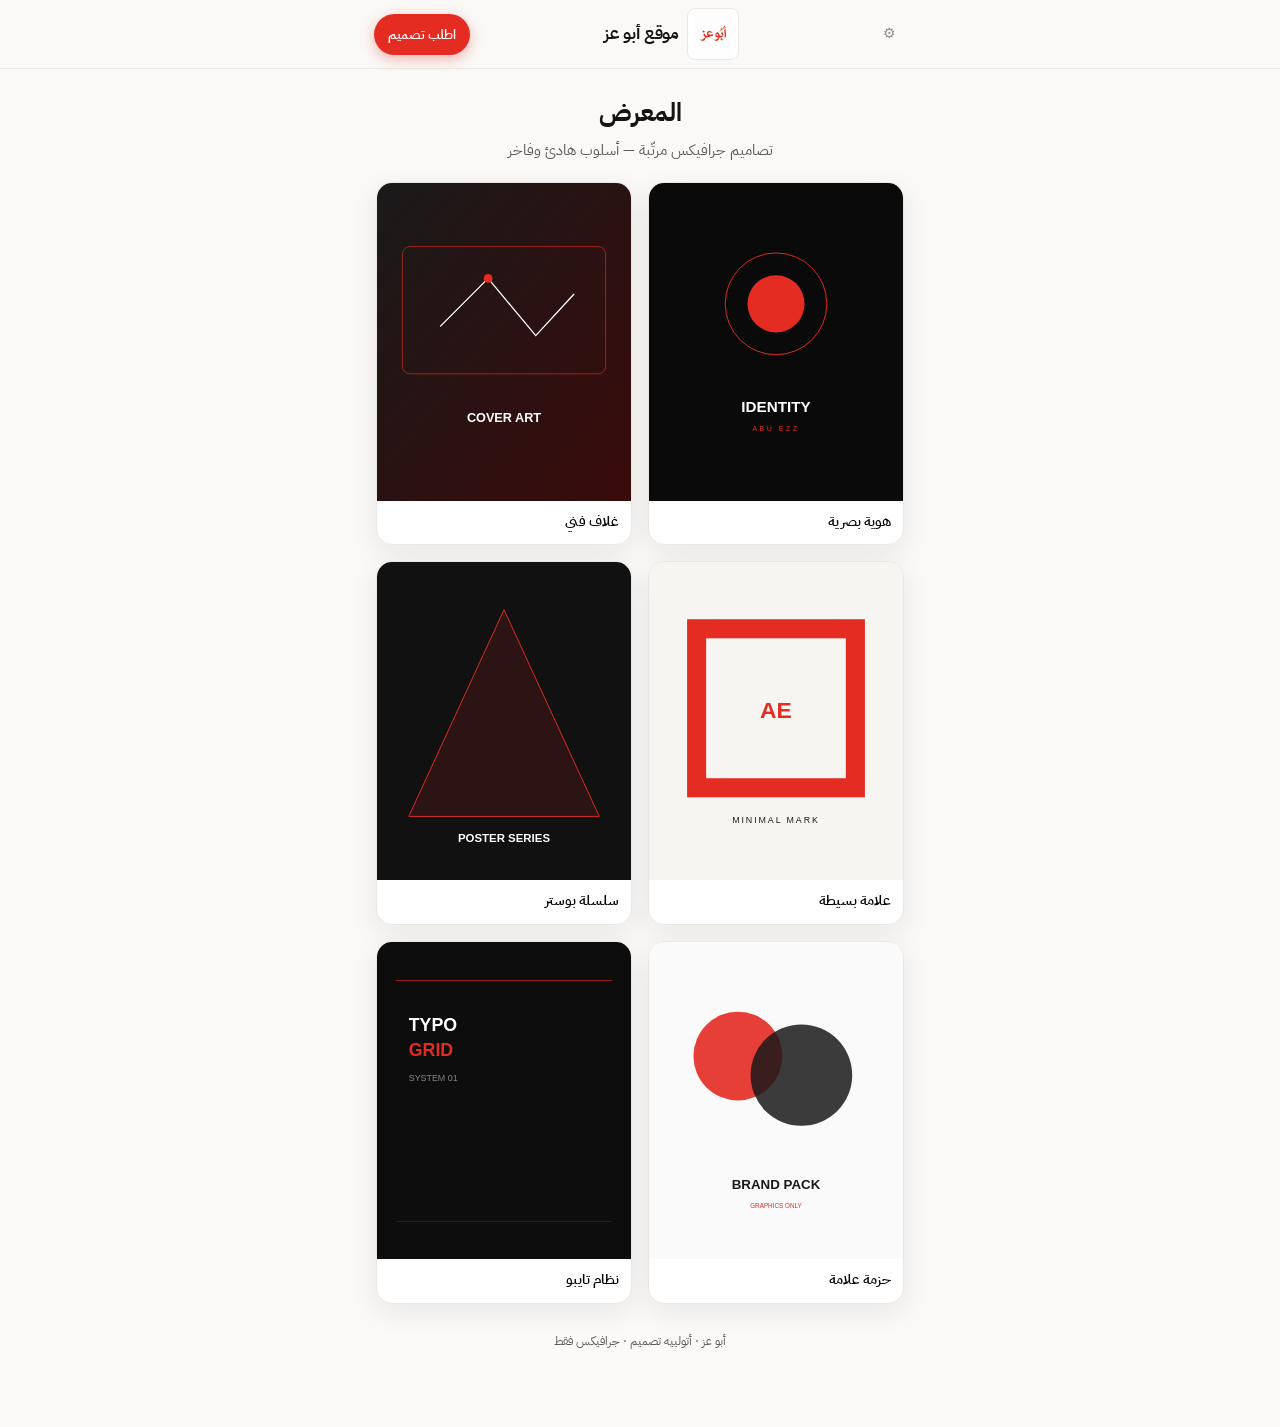
==== commit 237b1b46: "Replace site with أبو عز atelier (RTL docs Pages) Premium Arabic mobile-first gallery, mock order/pa" ====
--- a/index.html
+++ b/index.html
@@ -2,254 +2,11 @@
 <html lang="ar" dir="rtl">
 <head>
   <meta charset="UTF-8" />
-  <meta name="viewport" content="width=device-width, initial-scale=1.0" />
-  <title>Abu Az work | بورتفوليو تصاميم</title>
-  <meta name="description" content="Abu Az work - معرض أعمال وتصاميم احترافية" />
-  <link rel="preconnect" href="https://fonts.googleapis.com" />
-  <link rel="preconnect" href="https://fonts.gstatic.com" crossorigin />
-  <link href="https://fonts.googleapis.com/css2?family=Cairo:wght@300;400;500;600;700&family=Playfair+Display:wght@500;600&display=swap" rel="stylesheet" />
-  <link rel="stylesheet" href="styles.css" />
+  <meta http-equiv="refresh" content="0;url=docs/" />
+  <title>أبو عز</title>
+  <link rel="canonical" href="docs/" />
 </head>
 <body>
-  <!-- خلفية متحركة ناعمة -->
-  <div class="bg-blobs">
-    <div class="blob blob-1"></div>
-    <div class="blob blob-2"></div>
-    <div class="blob blob-3"></div>
-  </div>
-
-  <!-- الشريط العلوي -->
-  <header class="header" id="header">
-    <div class="container header-inner">
-      <a href="#" class="logo" id="logo">
-        <span class="logo-mark">A</span>
-        <span class="logo-text">Abu Az <em>work</em></span>
-      </a>
-
-      <nav class="nav" id="nav">
-        <a href="#work" class="nav-link active">الأعمال</a>
-        <a href="#about" class="nav-link">عني</a>
-        <a href="#contact" class="nav-link">تواصل</a>
-        <button class="btn-admin" id="adminBtn" title="لوحة التحكم">
-          <svg width="18" height="18" viewBox="0 0 24 24" fill="none" stroke="currentColor" stroke-width="2">
-            <path d="M12 15a3 3 0 100-6 3 3 0 000 6z"/>
-            <path d="M19.4 15a1.65 1.65 0 00.33 1.82l.06.06a2 2 0 010 2.83 2 2 0 01-2.83 0l-.06-.06a1.65 1.65 0 00-1.82-.33 1.65 1.65 0 00-1 1.51V21a2 2 0 01-2 2 2 2 0 01-2-2v-.09A1.65 1.65 0 009 19.4a1.65 1.65 0 00-1.82.33l-.06.06a2 2 0 01-2.83 0 2 2 0 010-2.83l.06-.06A1.65 1.65 0 004.68 15a1.65 1.65 0 00-1.51-1H3a2 2 0 01-2-2 2 2 0 012-2h.09A1.65 1.65 0 004.6 9a1.65 1.65 0 00-.33-1.82l-.06-.06a2 2 0 010-2.83 2 2 0 012.83 0l.06.06A1.65 1.65 0 009 4.68a1.65 1.65 0 001-1.51V3a2 2 0 012-2 2 2 0 012 2v.09a1.65 1.65 0 001 1.51 1.65 1.65 0 001.82-.33l.06-.06a2 2 0 012.83 0 2 2 0 010 2.83l-.06.06A1.65 1.65 0 0019.4 9a1.65 1.65 0 001.51 1H21a2 2 0 012 2 2 2 0 01-2 2h-.09a1.65 1.65 0 00-1.51 1z"/>
-          </svg>
-        </button>
-      </nav>
-
-      <button class="menu-toggle" id="menuToggle" aria-label="القائمة">
-        <span></span><span></span><span></span>
-      </button>
-    </div>
-  </header>
-
-  <main>
-    <!-- Hero -->
-    <section class="hero" id="hero">
-      <div class="container hero-content">
-        <p class="hero-eyebrow fade-up">مصمم بصري · Visual Designer</p>
-        <h1 class="hero-title fade-up">
-          أهلاً، أنا <span class="accent">Abu Az</span>
-        </h1>
-        <p class="hero-desc fade-up">
-          أصمم تجارب بصرية هادئة ومميزة. هنا تجد مجموعة مختارة من أعمالي في الهوية البصرية، التصميم الرقمي، والواجهات.
-        </p>
-        <div class="hero-actions fade-up">
-          <a href="#work" class="btn btn-primary">استعرض الأعمال</a>
-          <a href="#contact" class="btn btn-ghost">تواصل معي</a>
-        </div>
-      </div>
-      <div class="hero-scroll">
-        <span>مرر للأسفل</span>
-        <div class="scroll-line"></div>
-      </div>
-    </section>
-
-    <!-- الأعمال -->
-    <section class="work section" id="work">
-      <div class="container">
-        <div class="section-header">
-          <h2 class="section-title">أعمالي</h2>
-          <p class="section-subtitle">مجموعة مختارة من المشاريع والتصاميم</p>
-        </div>
-
-        <div class="filters" id="filters">
-          <button class="filter-btn active" data-filter="all">الكل</button>
-          <button class="filter-btn" data-filter="branding">هوية بصرية</button>
-          <button class="filter-btn" data-filter="ui">واجهات</button>
-          <button class="filter-btn" data-filter="illustration">رسوم</button>
-          <button class="filter-btn" data-filter="other">أخرى</button>
-        </div>
-
-        <div class="projects-grid" id="projectsGrid"></div>
-
-        <p class="empty-state" id="emptyState" hidden>
-          لا توجد مشاريع حالياً. أضف أول تصميم من لوحة التحكم.
-        </p>
-      </div>
-    </section>
-
-    <!-- عني -->
-    <section class="about section" id="about">
-      <div class="container about-grid">
-        <div class="about-text">
-          <h2 class="section-title">عني</h2>
-          <p>
-            أنا مصمم متخصص في إنشاء هويات بصرية وتجارب رقمية هادئة ومميزة.
-            أؤمن بأن التصميم الجيد يتحدث بهدوء ويترك انطباعاً دائماً.
-          </p>
-          <p>
-            أهتم بالتفاصيل، الألوان المتناغمة، والبساطة التي تحمل معنى.
-            كل مشروع أبدأه بمحاولة فهم القصة خلفه ثم أترجمها إلى شكل بصري.
-          </p>
-          <div class="about-stats">
-            <div class="stat">
-              <span class="stat-num" id="statProjects">0</span>
-              <span class="stat-label">مشروع</span>
-            </div>
-            <div class="stat">
-              <span class="stat-num">+5</span>
-              <span class="stat-label">سنوات خبرة</span>
-            </div>
-          </div>
-        </div>
-        <div class="about-visual">
-          <div class="about-card">
-            <div class="about-card-inner">
-              <span class="about-letter">A</span>
-            </div>
-          </div>
-        </div>
-      </div>
-    </section>
-
-    <!-- تواصل -->
-    <section class="contact section" id="contact">
-      <div class="container">
-        <div class="section-header">
-          <h2 class="section-title">تواصل معي</h2>
-          <p class="section-subtitle">اختر الطريقة اللي تناسبك</p>
-        </div>
-
-        <div class="contact-methods">
-          <!-- ديسكورد -->
-          <a href="https://discord.com/users/k_zi" target="_blank" rel="noopener" class="contact-method">
-            <div class="contact-method-icon discord">
-              <svg viewBox="0 0 24 24" width="28" height="28" fill="currentColor">
-                <path d="M20.317 4.37a19.791 19.791 0 00-4.885-1.515.074.074 0 00-.079.037c-.21.375-.444.864-.608 1.25a18.27 18.27 0 00-5.487 0 12.64 12.64 0 00-.617-1.25.077.077 0 00-.079-.037A19.736 19.736 0 003.677 4.37a.07.07 0 00-.032.027C.533 9.046-.32 13.58.099 18.057a.082.082 0 00.031.057 19.9 19.9 0 005.993 3.03.078.078 0 00.084-.028c.462-.63.874-1.295 1.226-1.994a.076.076 0 00-.041-.106 13.107 13.107 0 01-1.872-.892.077.077 0 01-.008-.128 10.2 10.2 0 00.372-.292.074.074 0 01.077-.01c3.928 1.793 8.18 1.793 12.062 0a.074.074 0 01.078.01c.12.098.246.198.373.292a.077.077 0 01-.006.127 12.299 12.299 0 01-1.873.892.077.077 0 00-.041.107c.36.698.772 1.362 1.225 1.993a.076.076 0 00.084.028 19.839 19.839 0 006.002-3.03.077.077 0 00.032-.054c.5-5.177-.838-9.674-3.549-13.66a.061.061 0 00-.031-.03zM8.02 15.33c-1.183 0-2.157-1.085-2.157-2.419 0-1.333.956-2.419 2.157-2.419 1.21 0 2.176 1.096 2.157 2.42 0 1.333-.956 2.418-2.157 2.418zm7.975 0c-1.183 0-2.157-1.085-2.157-2.419 0-1.333.955-2.419 2.157-2.419 1.21 0 2.176 1.096 2.157 2.42 0 1.333-.946 2.418-2.157 2.418z"/>
-              </svg>
-            </div>
-            <div class="contact-method-info">
-              <span class="contact-method-label">ديسكورد</span>
-              <span class="contact-method-value">k_zi</span>
-            </div>
-            <span class="contact-method-arrow">←</span>
-          </a>
-
-          <!-- إيميل -->
-          <a href="mailto:tay7azo@gmail.com" class="contact-method">
-            <div class="contact-method-icon email">
-              <svg viewBox="0 0 24 24" width="26" height="26" fill="none" stroke="currentColor" stroke-width="2">
-                <path d="M4 4h16c1.1 0 2 .9 2 2v12c0 1.1-.9 2-2 2H4c-1.1 0-2-.9-2-2V6c0-1.1.9-2 2-2z"/>
-                <polyline points="22,6 12,13 2,6"/>
-              </svg>
-            </div>
-            <div class="contact-method-info">
-              <span class="contact-method-label">البريد الإلكتروني</span>
-              <span class="contact-method-value">tay7azo@gmail.com</span>
-            </div>
-            <span class="contact-method-arrow">←</span>
-          </a>
-        </div>
-      </div>
-    </section>
-  </main>
-
-  <footer class="footer">
-    <div class="container footer-inner">
-      <p>© <span id="year"></span> Abu Az work. جميع الحقوق محفوظة.</p>
-      <p class="footer-note">صُمم بحب وتفاصيل دقيقة</p>
-    </div>
-  </footer>
-
-  <!-- Modal عرض المشروع -->
-  <div class="modal" id="projectModal" hidden>
-    <div class="modal-backdrop" data-close></div>
-    <div class="modal-content">
-      <button class="modal-close" data-close aria-label="إغلاق">×</button>
-      <div class="modal-body" id="modalBody"></div>
-    </div>
-  </div>
-
-  <!-- لوحة التحكم -->
-  <div class="admin-panel" id="adminPanel" hidden>
-    <div class="admin-backdrop" id="adminBackdrop"></div>
-    <div class="admin-drawer">
-      <div class="admin-header">
-        <h3>لوحة التحكم</h3>
-        <button class="admin-close" id="adminClose">×</button>
-      </div>
-
-      <!-- شاشة الدخول -->
-      <div class="admin-login" id="adminLogin">
-        <p class="admin-hint">أدخل كلمة المرور للدخول</p>
-        <input type="password" id="adminPassword" placeholder="كلمة المرور" autocomplete="off" />
-        <button class="btn btn-primary" id="loginBtn">دخول</button>
-        <p class="admin-error" id="loginError" hidden>كلمة المرور غير صحيحة</p>
-      </div>
-
-      <!-- لوحة الإدارة (تظهر فقط بعد الدخول) -->
-      <div class="admin-dashboard" id="adminDashboard" hidden>
-        <div class="admin-tabs">
-          <button class="tab active" data-tab="add">إضافة تصميم</button>
-          <button class="tab" data-tab="list">إدارة التصاميم</button>
-        </div>
-
-        <div class="tab-content" id="tabAdd">
-          <form id="projectForm">
-            <div class="form-group">
-              <label>عنوان المشروع *</label>
-              <input type="text" id="pTitle" required placeholder="مثال: هوية بصرية لمطعم" />
-            </div>
-            <div class="form-group">
-              <label>التصنيف</label>
-              <select id="pCategory">
-                <option value="branding">هوية بصرية</option>
-                <option value="ui">واجهات</option>
-                <option value="illustration">رسوم</option>
-                <option value="other">أخرى</option>
-              </select>
-            </div>
-            <div class="form-group">
-              <label>وصف قصير</label>
-              <textarea id="pDesc" rows="3" placeholder="وصف مختصر للمشروع..."></textarea>
-            </div>
-            <div class="form-group">
-              <label>رابط الصورة</label>
-              <input type="url" id="pImage" placeholder="https://example.com/image.jpg" />
-            </div>
-            <div class="form-group">
-              <label>أو ارفع صورة من جهازك</label>
-              <input type="file" id="pImageFile" accept="image/*" />
-            </div>
-            <div class="form-group">
-              <label>سنة المشروع (اختياري)</label>
-              <input type="number" id="pYear" min="2015" max="2030" placeholder="2025" />
-            </div>
-            <button type="submit" class="btn btn-primary btn-block" id="addProjectBtn">إضافة المشروع</button>
-          </form>
-        </div>
-
-        <div class="tab-content" id="tabList" hidden>
-          <div class="admin-list" id="adminList"></div>
-        </div>
-
-        <button class="btn btn-ghost btn-block" id="logoutBtn" style="margin-top: 1.5rem;">تسجيل الخروج</button>
-      </div>
-    </div>
-  </div>
-
-  <script src="script.js"></script>
+  <p><a href="docs/">موقع أبو عز</a></p>
 </body>
 </html>
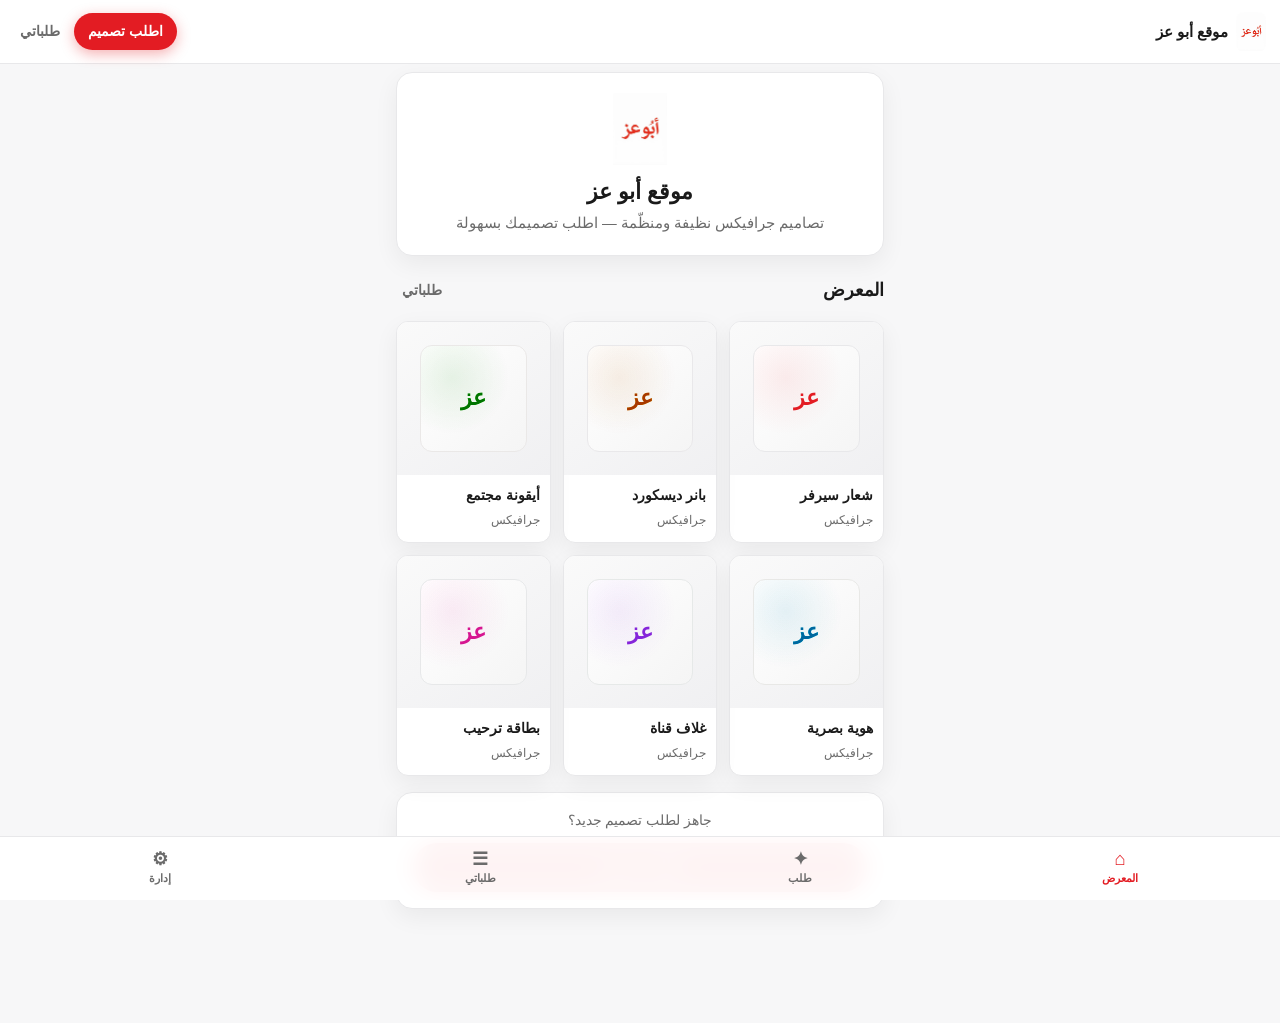
==== commit 1df90d66: "Polish موقع أبو عز: RTL SPA gallery, order wizard, pay, admin Mobile-first Arabic site with logo CTA" ====
--- a/index.html
+++ b/index.html
@@ -2,11 +2,12 @@
 <html lang="ar" dir="rtl">
 <head>
   <meta charset="UTF-8" />
-  <meta http-equiv="refresh" content="0;url=docs/" />
-  <title>أبو عز</title>
-  <link rel="canonical" href="docs/" />
+  <meta http-equiv="refresh" content="0; url=./docs/" />
+  <title>موقع أبو عز</title>
+  <link rel="canonical" href="https://gaber311a-lang.github.io/Abu-Az/" />
+  <script>location.replace('./docs/');</script>
 </head>
 <body>
-  <p><a href="docs/">موقع أبو عز</a></p>
+  <p><a href="./docs/">موقع أبو عز</a></p>
 </body>
 </html>
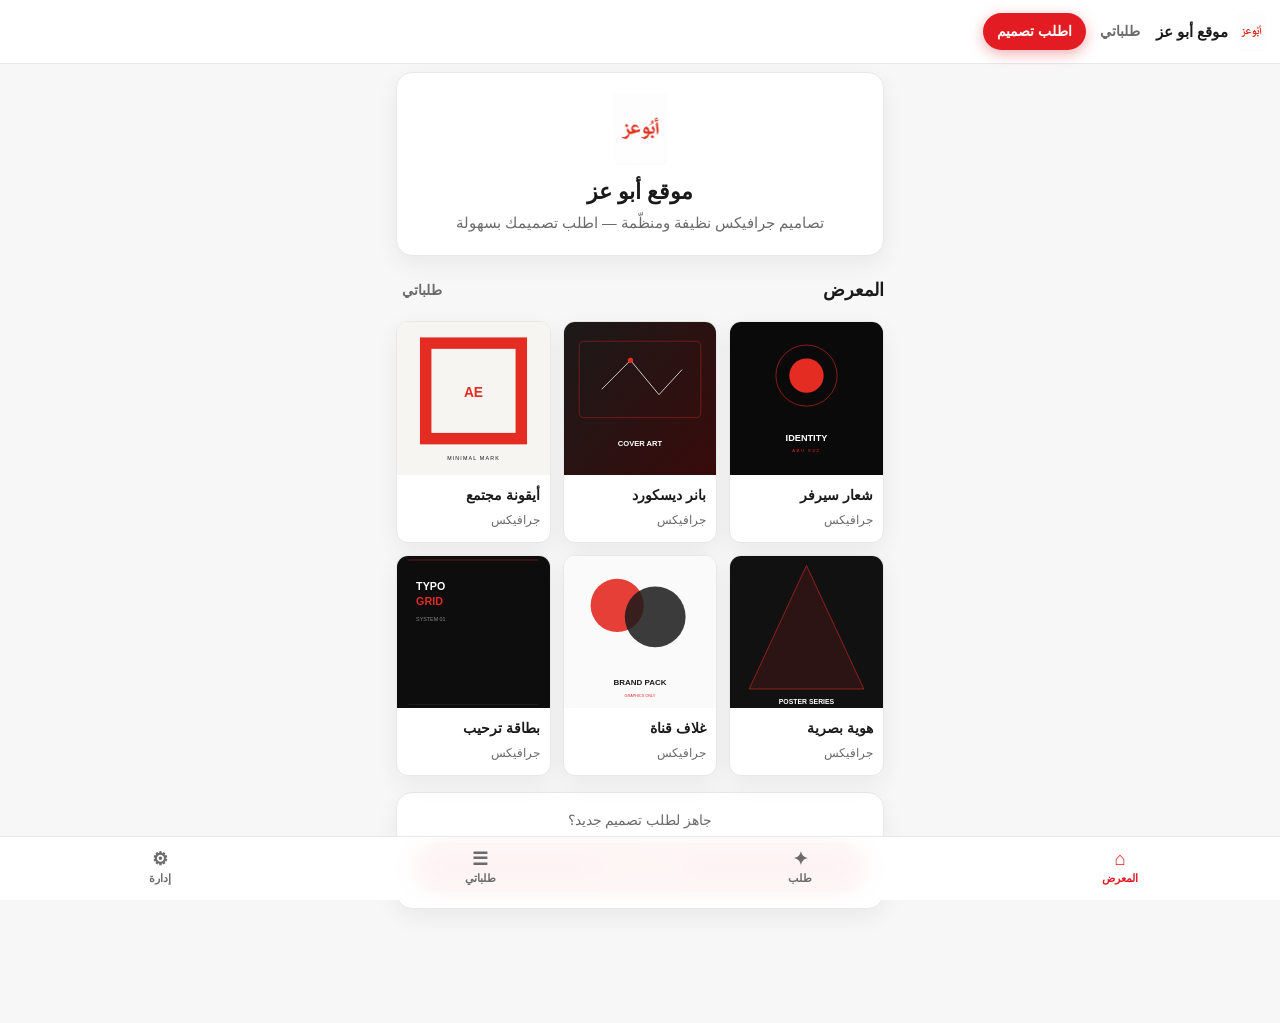
==== commit c2cb2841: "Sync root mirror with polished docs gallery and CTA Keep / and docs/ identical after SVG gallery and" ====
--- a/index.html
+++ b/index.html
@@ -2,12 +2,57 @@
 <html lang="ar" dir="rtl">
 <head>
   <meta charset="UTF-8" />
-  <meta http-equiv="refresh" content="0; url=./docs/" />
+  <meta name="viewport" content="width=device-width, initial-scale=1, viewport-fit=cover" />
+  <meta name="theme-color" content="#E31C23" />
+  <meta name="apple-mobile-web-app-capable" content="yes" />
+  <meta name="apple-mobile-web-app-status-bar-style" content="default" />
   <title>موقع أبو عز</title>
-  <link rel="canonical" href="https://gaber311a-lang.github.io/Abu-Az/" />
-  <script>location.replace('./docs/');</script>
+  <link rel="icon" type="image/jpeg" href="assets/logo-abu-ezz.jpg" />
+  <link rel="stylesheet" href="styles.css" />
 </head>
 <body>
-  <p><a href="./docs/">موقع أبو عز</a></p>
+  <div id="maintenance-overlay" class="maintenance-overlay hidden" aria-hidden="true">
+    <div class="maintenance-card">
+      <div class="spinner"></div>
+      <p>الموقع قيد التحديث…</p>
+      <p class="muted">يرجى الانتظار قليلاً</p>
+    </div>
+  </div>
+
+  <header class="app-header" id="app-header">
+    <a href="#/" class="brand" aria-label="موقع أبو عز — الرئيسية">
+      <img src="assets/logo-abu-ezz.jpg" alt="أبُو عز" class="brand-logo" width="120" height="48" />
+      <span class="brand-title">موقع أبو عز</span>
+    </a>
+    <div class="header-actions">
+      <a href="#/order" class="cta-btn" id="btn-order-design">اطلب تصميم</a>
+      <a href="#/orders" class="link-btn" id="btn-my-orders">طلباتي</a>
+    </div>
+  </header>
+
+  <main id="app" class="app-main" role="main"></main>
+
+  <nav class="bottom-nav" aria-label="التنقل">
+    <a href="#/" data-route="home" class="nav-item">
+      <span class="nav-icon">⌂</span>
+      <span>المعرض</span>
+    </a>
+    <a href="#/order" data-route="order" class="nav-item">
+      <span class="nav-icon">✦</span>
+      <span>طلب</span>
+    </a>
+    <a href="#/orders" data-route="orders" class="nav-item">
+      <span class="nav-icon">☰</span>
+      <span>طلباتي</span>
+    </a>
+    <a href="#/admin" data-route="admin" class="nav-item">
+      <span class="nav-icon">⚙</span>
+      <span>إدارة</span>
+    </a>
+  </nav>
+
+  <div id="toast" class="toast hidden" role="status"></div>
+
+  <script src="app.js"></script>
 </body>
 </html>
--- a/styles.css
+++ b/styles.css
@@ -0,0 +1,655 @@
+/* موقع أبو عز — mobile-first RTL */
+:root {
+  --red: #E31C23;
+  --red-dark: #c4161c;
+  --red-soft: rgba(227, 28, 35, 0.08);
+  --bg: #f7f7f8;
+  --surface: #ffffff;
+  --text: #1a1a1a;
+  --muted: #6b6b6b;
+  --border: #e8e8ea;
+  --shadow: 0 8px 24px rgba(0, 0, 0, 0.06);
+  --radius: 16px;
+  --radius-sm: 12px;
+  --header-h: 64px;
+  --nav-h: 64px;
+  --safe-b: env(safe-area-inset-bottom, 0px);
+  --safe-t: env(safe-area-inset-top, 0px);
+  --font: -apple-system, BlinkMacSystemFont, "SF Pro Text", "Segoe UI", Tahoma, "Noto Sans Arabic", sans-serif;
+}
+
+*, *::before, *::after { box-sizing: border-box; }
+html { scroll-behavior: smooth; }
+body {
+  margin: 0;
+  font-family: var(--font);
+  background: var(--bg);
+  color: var(--text);
+  line-height: 1.55;
+  min-height: 100dvh;
+  -webkit-font-smoothing: antialiased;
+  padding-top: calc(var(--header-h) + var(--safe-t));
+  padding-bottom: calc(var(--nav-h) + var(--safe-b) + 12px);
+}
+a { color: inherit; text-decoration: none; }
+button, input, textarea, select {
+  font: inherit;
+  color: inherit;
+}
+img { max-width: 100%; display: block; }
+.hidden { display: none !important; }
+.muted { color: var(--muted); font-size: 0.9rem; }
+.demo-badge {
+  display: inline-block;
+  background: #fff3cd;
+  color: #856404;
+  font-size: 0.75rem;
+  padding: 2px 8px;
+  border-radius: 999px;
+  margin-inline-start: 6px;
+}
+
+/* Header — CTA top-left as specified (physically left in RTL layout) */
+.app-header {
+  position: fixed;
+  top: 0;
+  inset-inline: 0;
+  z-index: 40;
+  height: calc(var(--header-h) + var(--safe-t));
+  padding: var(--safe-t) 14px 0;
+  display: flex;
+  align-items: center;
+  justify-content: space-between;
+  gap: 10px;
+  background: rgba(255, 255, 255, 0.92);
+  backdrop-filter: blur(12px);
+  -webkit-backdrop-filter: blur(12px);
+  border-bottom: 1px solid var(--border);
+}
+.brand {
+  display: flex;
+  align-items: center;
+  gap: 8px;
+  min-width: 0;
+}
+.brand-logo {
+  height: 40px;
+  width: auto;
+  object-fit: contain;
+  background: #fff;
+  border-radius: 8px;
+}
+.brand-title {
+  font-weight: 700;
+  font-size: 0.95rem;
+  white-space: nowrap;
+}
+.header-actions {
+  display: flex;
+  align-items: center;
+  gap: 8px;
+  /* Physical top-left (user: فوق على اليسار) — LTR cluster on the left edge */
+  margin-inline-start: auto;
+  direction: ltr;
+  flex-direction: row;
+}
+.cta-btn {
+  background: var(--red);
+  color: #fff !important;
+  border: none;
+  border-radius: 999px;
+  padding: 8px 14px;
+  font-weight: 700;
+  font-size: 0.85rem;
+  box-shadow: 0 4px 14px rgba(227, 28, 35, 0.35);
+  white-space: nowrap;
+}
+.cta-btn:active { background: var(--red-dark); transform: scale(0.98); }
+.link-btn {
+  color: var(--muted);
+  font-size: 0.85rem;
+  font-weight: 600;
+  padding: 8px 6px;
+}
+
+.app-main {
+  max-width: 520px;
+  margin: 0 auto;
+  padding: 16px 16px 24px;
+}
+
+/* Bottom nav */
+.bottom-nav {
+  position: fixed;
+  bottom: 0;
+  inset-inline: 0;
+  z-index: 40;
+  height: calc(var(--nav-h) + var(--safe-b));
+  padding-bottom: var(--safe-b);
+  display: flex;
+  background: rgba(255, 255, 255, 0.95);
+  backdrop-filter: blur(12px);
+  -webkit-backdrop-filter: blur(12px);
+  border-top: 1px solid var(--border);
+}
+.nav-item {
+  flex: 1;
+  display: flex;
+  flex-direction: column;
+  align-items: center;
+  justify-content: center;
+  gap: 2px;
+  font-size: 0.7rem;
+  color: var(--muted);
+  font-weight: 600;
+}
+.nav-item.active { color: var(--red); }
+.nav-icon { font-size: 1.15rem; line-height: 1; }
+
+/* Cards & sections */
+.page-title {
+  margin: 0 0 4px;
+  font-size: 1.35rem;
+  font-weight: 800;
+}
+.page-sub { margin: 0 0 18px; color: var(--muted); font-size: 0.9rem; }
+.card {
+  background: var(--surface);
+  border: 1px solid var(--border);
+  border-radius: var(--radius);
+  padding: 16px;
+  box-shadow: var(--shadow);
+  margin-bottom: 14px;
+}
+.card h3 { margin: 0 0 10px; font-size: 1.05rem; }
+.back-row {
+  display: flex;
+  align-items: center;
+  gap: 8px;
+  margin-bottom: 12px;
+}
+.back-btn {
+  background: var(--surface);
+  border: 1px solid var(--border);
+  border-radius: 999px;
+  padding: 6px 12px;
+  font-size: 0.85rem;
+  cursor: pointer;
+}
+
+/* Gallery */
+.gallery-grid {
+  display: grid;
+  grid-template-columns: 1fr 1fr;
+  gap: 12px;
+}
+.gallery-card {
+  background: var(--surface);
+  border: 1px solid var(--border);
+  border-radius: var(--radius-sm);
+  overflow: hidden;
+  box-shadow: var(--shadow);
+  cursor: pointer;
+  transition: transform 0.15s ease;
+}
+.gallery-card:active { transform: scale(0.98); }
+.gallery-thumb {
+  aspect-ratio: 1;
+  background: linear-gradient(145deg, #fafafa, #f0f0f2);
+  display: flex;
+  align-items: center;
+  justify-content: center;
+  position: relative;
+  overflow: hidden;
+}
+.gallery-thumb img {
+  width: 100%;
+  height: 100%;
+  object-fit: cover;
+}
+.gallery-thumb .pattern {
+  width: 70%;
+  height: 70%;
+  border-radius: 12px;
+  background:
+    radial-gradient(circle at 30% 30%, var(--red-soft), transparent 55%),
+    linear-gradient(135deg, #fff, #f5f5f5);
+  border: 1px solid var(--border);
+  display: flex;
+  align-items: center;
+  justify-content: center;
+  font-weight: 800;
+  color: var(--red);
+  font-size: 1.4rem;
+}
+.gallery-meta { padding: 10px; }
+.gallery-meta strong { display: block; font-size: 0.88rem; }
+.gallery-meta span { font-size: 0.75rem; color: var(--muted); }
+
+.hero-banner {
+  background: var(--surface);
+  border: 1px solid var(--border);
+  border-radius: var(--radius);
+  padding: 20px 16px;
+  margin-bottom: 16px;
+  text-align: center;
+  box-shadow: var(--shadow);
+}
+.hero-banner img {
+  height: 72px;
+  width: auto;
+  margin: 0 auto 10px;
+  object-fit: contain;
+}
+.hero-banner p { margin: 0; color: var(--muted); font-size: 0.92rem; }
+
+/* Forms */
+.form-group { margin-bottom: 14px; }
+.form-group label {
+  display: block;
+  font-weight: 600;
+  font-size: 0.88rem;
+  margin-bottom: 6px;
+}
+.form-group .hint { font-weight: 400; color: var(--muted); font-size: 0.78rem; }
+.input, .textarea, .select {
+  width: 100%;
+  border: 1px solid var(--border);
+  background: #fff;
+  border-radius: var(--radius-sm);
+  padding: 12px 14px;
+  outline: none;
+  transition: border-color 0.15s, box-shadow 0.15s;
+}
+.input:focus, .textarea:focus, .select:focus {
+  border-color: var(--red);
+  box-shadow: 0 0 0 3px var(--red-soft);
+}
+.textarea { min-height: 110px; resize: vertical; }
+.btn {
+  display: inline-flex;
+  align-items: center;
+  justify-content: center;
+  gap: 8px;
+  border: none;
+  border-radius: 999px;
+  padding: 12px 18px;
+  font-weight: 700;
+  cursor: pointer;
+  width: 100%;
+}
+.btn-primary { background: var(--red); color: #fff; }
+.btn-primary:disabled {
+  background: #ccc;
+  cursor: not-allowed;
+  box-shadow: none;
+}
+.btn-secondary {
+  background: #fff;
+  border: 1px solid var(--border);
+  color: var(--text);
+}
+.btn-google {
+  background: #fff;
+  border: 1px solid var(--border);
+  color: var(--text);
+}
+.btn-google .g-icon {
+  width: 18px; height: 18px;
+  border-radius: 50%;
+  background: conic-gradient(#ea4335, #fbbc05, #34a853, #4285f4, #ea4335);
+}
+.row-btns { display: flex; gap: 10px; }
+.row-btns .btn { flex: 1; }
+
+.stepper {
+  display: flex;
+  gap: 4px;
+  margin-bottom: 16px;
+  overflow-x: auto;
+  padding-bottom: 4px;
+}
+.step-dot {
+  flex: 1;
+  min-width: 28px;
+  height: 4px;
+  border-radius: 4px;
+  background: var(--border);
+}
+.step-dot.done, .step-dot.active { background: var(--red); }
+.step-label {
+  font-size: 0.8rem;
+  color: var(--muted);
+  margin-bottom: 12px;
+}
+
+.account-chip {
+  display: flex;
+  align-items: center;
+  gap: 10px;
+  padding: 10px;
+  background: var(--red-soft);
+  border-radius: var(--radius-sm);
+  margin-top: 10px;
+}
+.avatar {
+  width: 40px; height: 40px;
+  border-radius: 50%;
+  background: linear-gradient(135deg, var(--red), #ff6b6b);
+  color: #fff;
+  display: flex;
+  align-items: center;
+  justify-content: center;
+  font-weight: 800;
+  overflow: hidden;
+}
+.avatar img { width: 100%; height: 100%; object-fit: cover; }
+
+/* Color picker */
+.color-grid {
+  display: grid;
+  grid-template-columns: repeat(5, 1fr);
+  gap: 8px;
+}
+.color-swatch {
+  aspect-ratio: 1;
+  border-radius: 10px;
+  border: 2px solid transparent;
+  cursor: pointer;
+  position: relative;
+}
+.color-swatch.selected {
+  border-color: var(--text);
+  box-shadow: 0 0 0 2px #fff, 0 0 0 4px var(--red);
+}
+.color-swatch.selected::after {
+  content: "✓";
+  position: absolute;
+  inset: 0;
+  display: flex;
+  align-items: center;
+  justify-content: center;
+  color: #fff;
+  font-weight: 800;
+  text-shadow: 0 1px 2px rgba(0,0,0,.5);
+}
+.selected-colors {
+  display: flex;
+  flex-wrap: wrap;
+  gap: 6px;
+  margin-top: 10px;
+  min-height: 24px;
+}
+.chip-color {
+  width: 22px; height: 22px;
+  border-radius: 6px;
+  border: 1px solid rgba(0,0,0,.1);
+}
+
+.type-fixed {
+  padding: 14px;
+  border: 1px solid var(--border);
+  border-radius: var(--radius-sm);
+  background: var(--red-soft);
+  font-weight: 700;
+  display: flex;
+  align-items: center;
+  gap: 8px;
+}
+.type-fixed .check {
+  width: 22px; height: 22px;
+  border-radius: 50%;
+  background: var(--red);
+  color: #fff;
+  display: flex;
+  align-items: center;
+  justify-content: center;
+  font-size: 0.75rem;
+}
+
+.price-box {
+  background: #111;
+  color: #fff;
+  border-radius: var(--radius);
+  padding: 18px;
+  text-align: center;
+}
+.price-box .amount {
+  font-size: 2rem;
+  font-weight: 800;
+  letter-spacing: -0.02em;
+}
+.price-box .currency { font-size: 0.9rem; opacity: 0.8; }
+
+/* Payment — App Store style */
+.pay-confirm {
+  text-align: center;
+  padding: 8px 0;
+}
+.side-button-metaphor {
+  width: 64px;
+  height: 120px;
+  margin: 12px auto 16px;
+  border-radius: 18px;
+  background: linear-gradient(180deg, #2c2c2e, #1c1c1e);
+  border: 2px solid #3a3a3c;
+  position: relative;
+  box-shadow: inset 0 0 0 1px rgba(255,255,255,.08);
+}
+.side-button-metaphor::before {
+  content: "";
+  position: absolute;
+  left: -6px;
+  top: 28px;
+  width: 4px;
+  height: 28px;
+  background: #8e8e93;
+  border-radius: 2px;
+  animation: pressHint 1.6s ease-in-out infinite;
+}
+@keyframes pressHint {
+  0%, 100% { transform: translateX(0); opacity: 0.6; }
+  50% { transform: translateX(-3px); opacity: 1; }
+}
+.pay-methods {
+  display: flex;
+  flex-direction: column;
+  gap: 10px;
+  margin: 16px 0;
+}
+.pay-method {
+  display: flex;
+  align-items: center;
+  gap: 12px;
+  padding: 14px;
+  border: 1.5px solid var(--border);
+  border-radius: var(--radius-sm);
+  background: #fff;
+  cursor: pointer;
+  text-align: start;
+}
+.pay-method.selected {
+  border-color: var(--red);
+  background: var(--red-soft);
+}
+.pay-method input { accent-color: var(--red); }
+.iban-box {
+  background: #f4f4f5;
+  border-radius: var(--radius-sm);
+  padding: 12px;
+  font-family: ui-monospace, SFMono-Regular, Menlo, monospace;
+  font-size: 0.85rem;
+  word-break: break-all;
+  display: flex;
+  align-items: center;
+  justify-content: space-between;
+  gap: 8px;
+  margin-top: 8px;
+}
+.copy-btn {
+  flex-shrink: 0;
+  background: var(--red);
+  color: #fff;
+  border: none;
+  border-radius: 8px;
+  padding: 6px 10px;
+  font-size: 0.75rem;
+  font-weight: 700;
+  cursor: pointer;
+}
+.double-press {
+  font-size: 0.9rem;
+  color: var(--muted);
+  margin: 0 0 14px;
+}
+
+/* Orders */
+.order-item {
+  border: 1px solid var(--border);
+  border-radius: var(--radius-sm);
+  padding: 12px;
+  margin-bottom: 10px;
+  background: #fff;
+}
+.order-item .top {
+  display: flex;
+  justify-content: space-between;
+  align-items: center;
+  gap: 8px;
+  margin-bottom: 6px;
+}
+.badge {
+  font-size: 0.72rem;
+  padding: 3px 8px;
+  border-radius: 999px;
+  font-weight: 700;
+}
+.badge-new { background: #e8f5e9; color: #2e7d32; }
+.badge-pending { background: #fff8e1; color: #f57f17; }
+.empty-state {
+  text-align: center;
+  padding: 40px 16px;
+  color: var(--muted);
+}
+
+/* Admin */
+.admin-grid {
+  display: grid;
+  grid-template-columns: 1fr 1fr;
+  gap: 10px;
+  margin-bottom: 14px;
+}
+.admin-tile {
+  background: var(--surface);
+  border: 1px solid var(--border);
+  border-radius: var(--radius-sm);
+  padding: 18px 12px;
+  text-align: center;
+  font-weight: 700;
+  box-shadow: var(--shadow);
+  cursor: pointer;
+  min-height: 88px;
+  display: flex;
+  flex-direction: column;
+  align-items: center;
+  justify-content: center;
+  gap: 6px;
+}
+.admin-tile span { font-size: 1.4rem; }
+.admin-tile:active { transform: scale(0.98); }
+.security-panel {
+  background: #0f172a;
+  color: #e2e8f0;
+  border-radius: var(--radius);
+  padding: 14px;
+  font-size: 0.85rem;
+}
+.security-panel h3 { margin: 0 0 8px; color: #fff; font-size: 0.95rem; }
+.security-panel .ok { color: #4ade80; }
+.security-panel .warn { color: #fbbf24; }
+.log-list {
+  max-height: 180px;
+  overflow: auto;
+  font-size: 0.78rem;
+  color: #94a3b8;
+  margin-top: 8px;
+}
+.log-list div { padding: 4px 0; border-bottom: 1px solid rgba(255,255,255,.06); }
+
+.price-controls label {
+  display: flex;
+  justify-content: space-between;
+  align-items: center;
+  gap: 10px;
+  margin-bottom: 10px;
+  font-size: 0.88rem;
+}
+.price-controls input[type="number"] {
+  width: 110px;
+  padding: 8px 10px;
+  border: 1px solid var(--border);
+  border-radius: 8px;
+}
+
+/* Maintenance overlay */
+.maintenance-overlay {
+  position: fixed;
+  inset: 0;
+  z-index: 100;
+  background: rgba(255, 255, 255, 0.92);
+  display: flex;
+  align-items: center;
+  justify-content: center;
+  backdrop-filter: blur(8px);
+}
+.maintenance-card {
+  text-align: center;
+  padding: 28px;
+}
+.spinner {
+  width: 40px; height: 40px;
+  border: 3px solid var(--border);
+  border-top-color: var(--red);
+  border-radius: 50%;
+  margin: 0 auto 14px;
+  animation: spin 0.8s linear infinite;
+}
+@keyframes spin { to { transform: rotate(360deg); } }
+
+/* Toast */
+.toast {
+  position: fixed;
+  left: 50%;
+  bottom: calc(var(--nav-h) + var(--safe-b) + 16px);
+  transform: translateX(-50%);
+  z-index: 90;
+  background: #111;
+  color: #fff;
+  padding: 10px 16px;
+  border-radius: 999px;
+  font-size: 0.88rem;
+  font-weight: 600;
+  max-width: 90%;
+  white-space: nowrap;
+  box-shadow: var(--shadow);
+}
+
+.notice {
+  background: #f0f7ff;
+  border: 1px solid #cfe2ff;
+  color: #084298;
+  border-radius: var(--radius-sm);
+  padding: 10px 12px;
+  font-size: 0.82rem;
+  margin-bottom: 12px;
+}
+.notice.demo {
+  background: #fff8e1;
+  border-color: #ffe082;
+  color: #6d4c00;
+}
+
+@media (min-width: 600px) {
+  .app-main { padding-top: 8px; }
+  .gallery-grid { grid-template-columns: 1fr 1fr 1fr; }
+}
